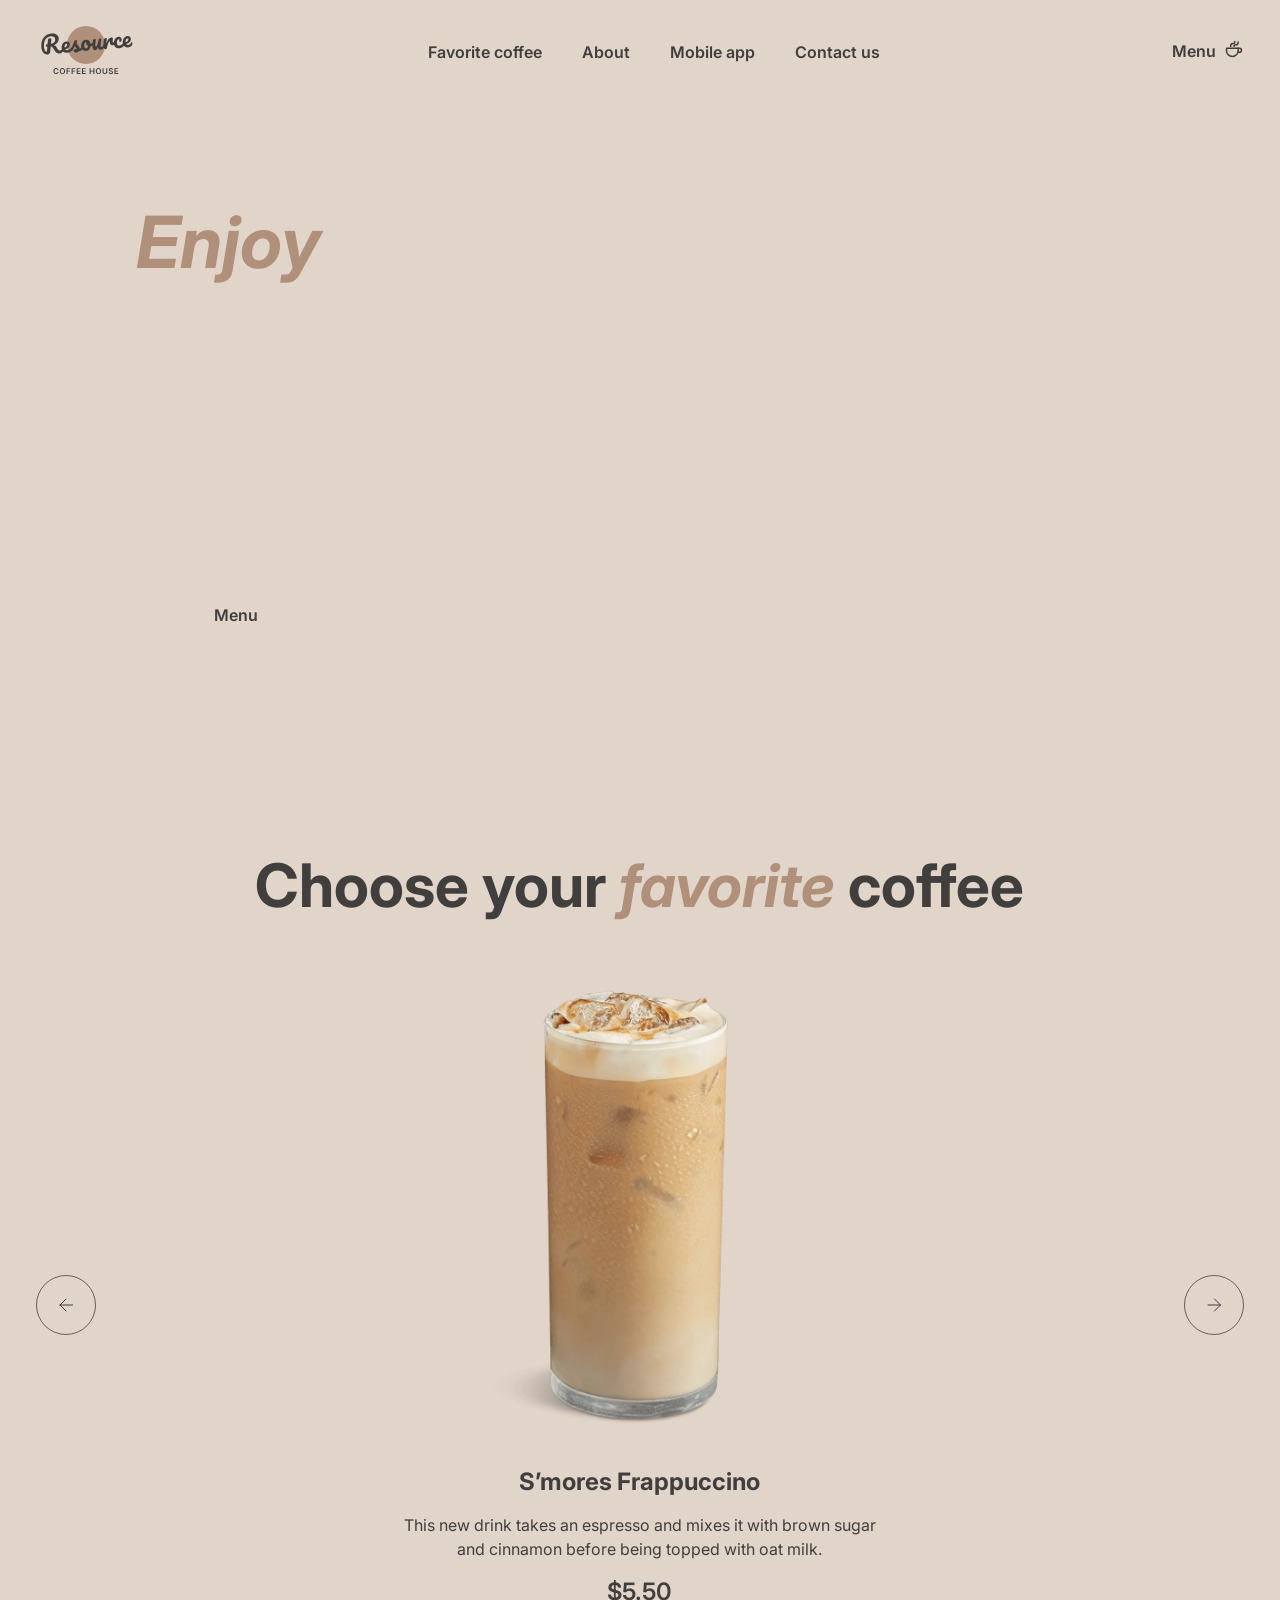
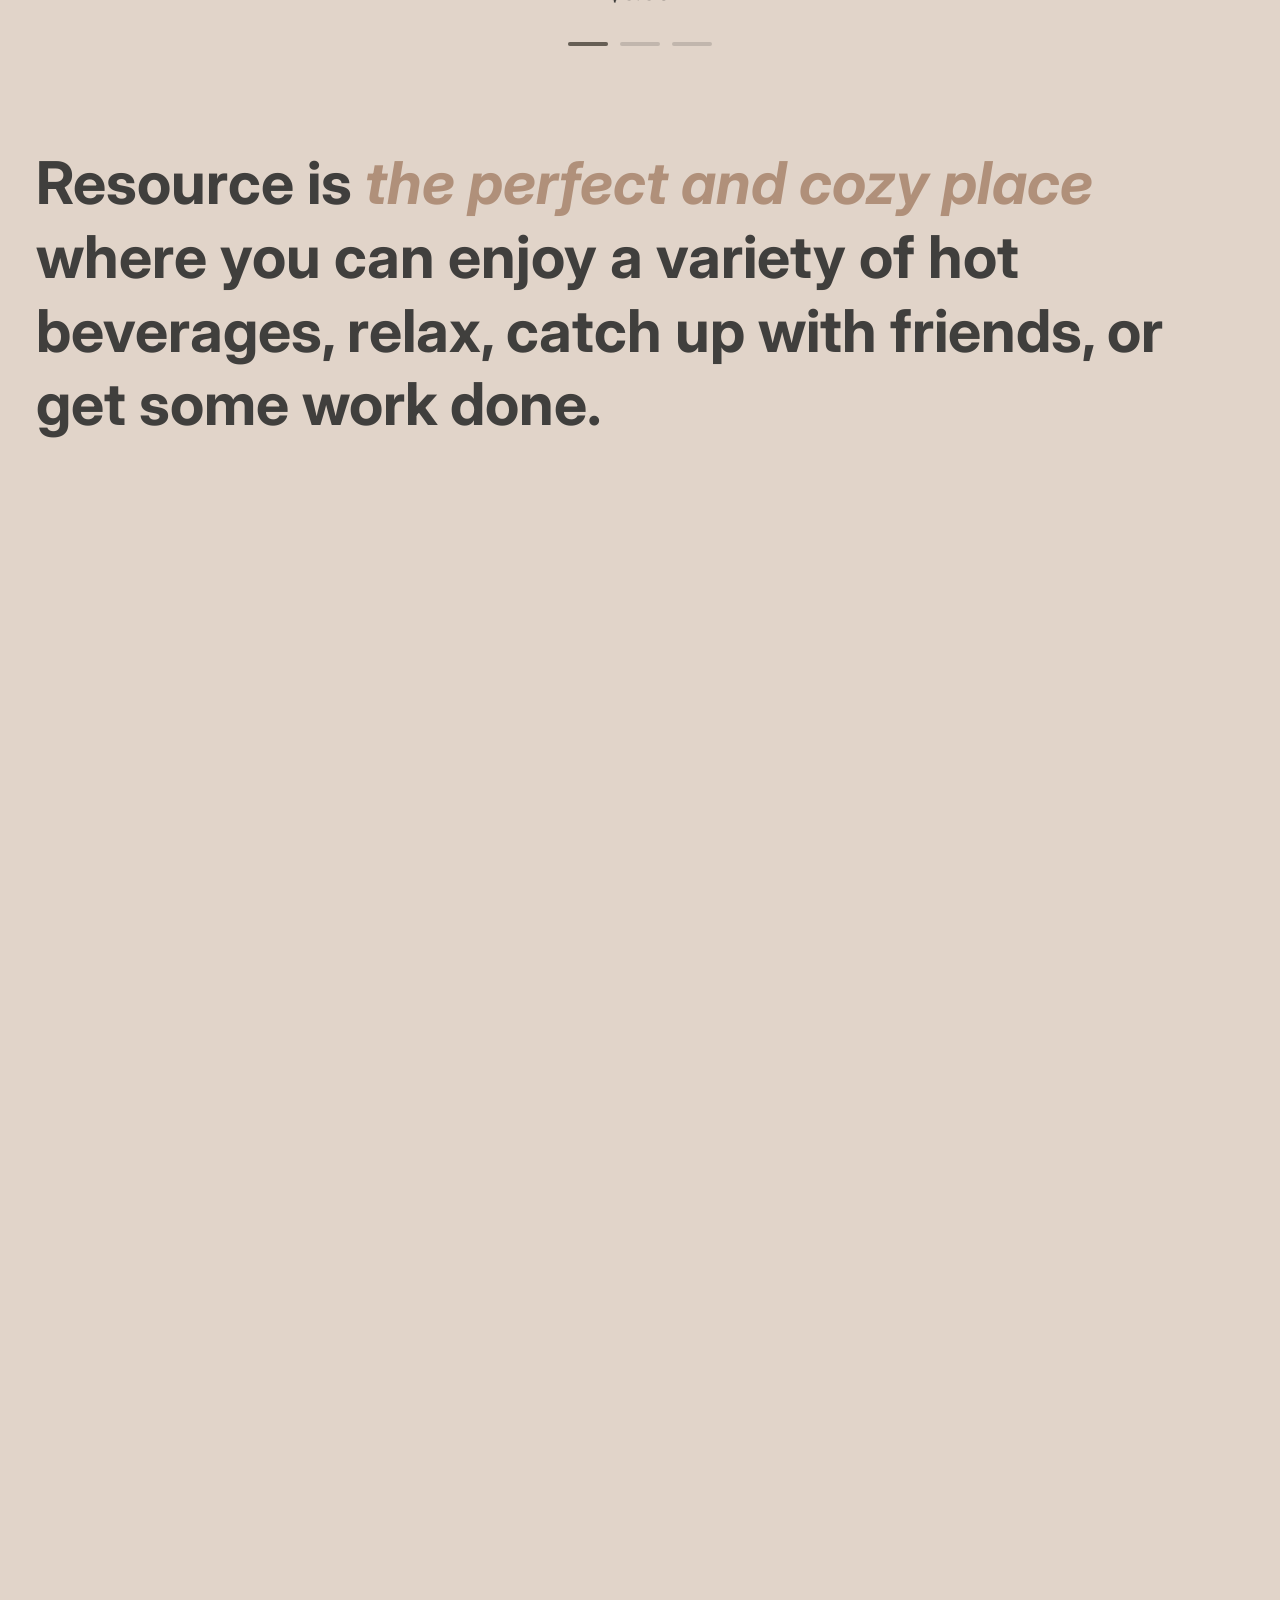
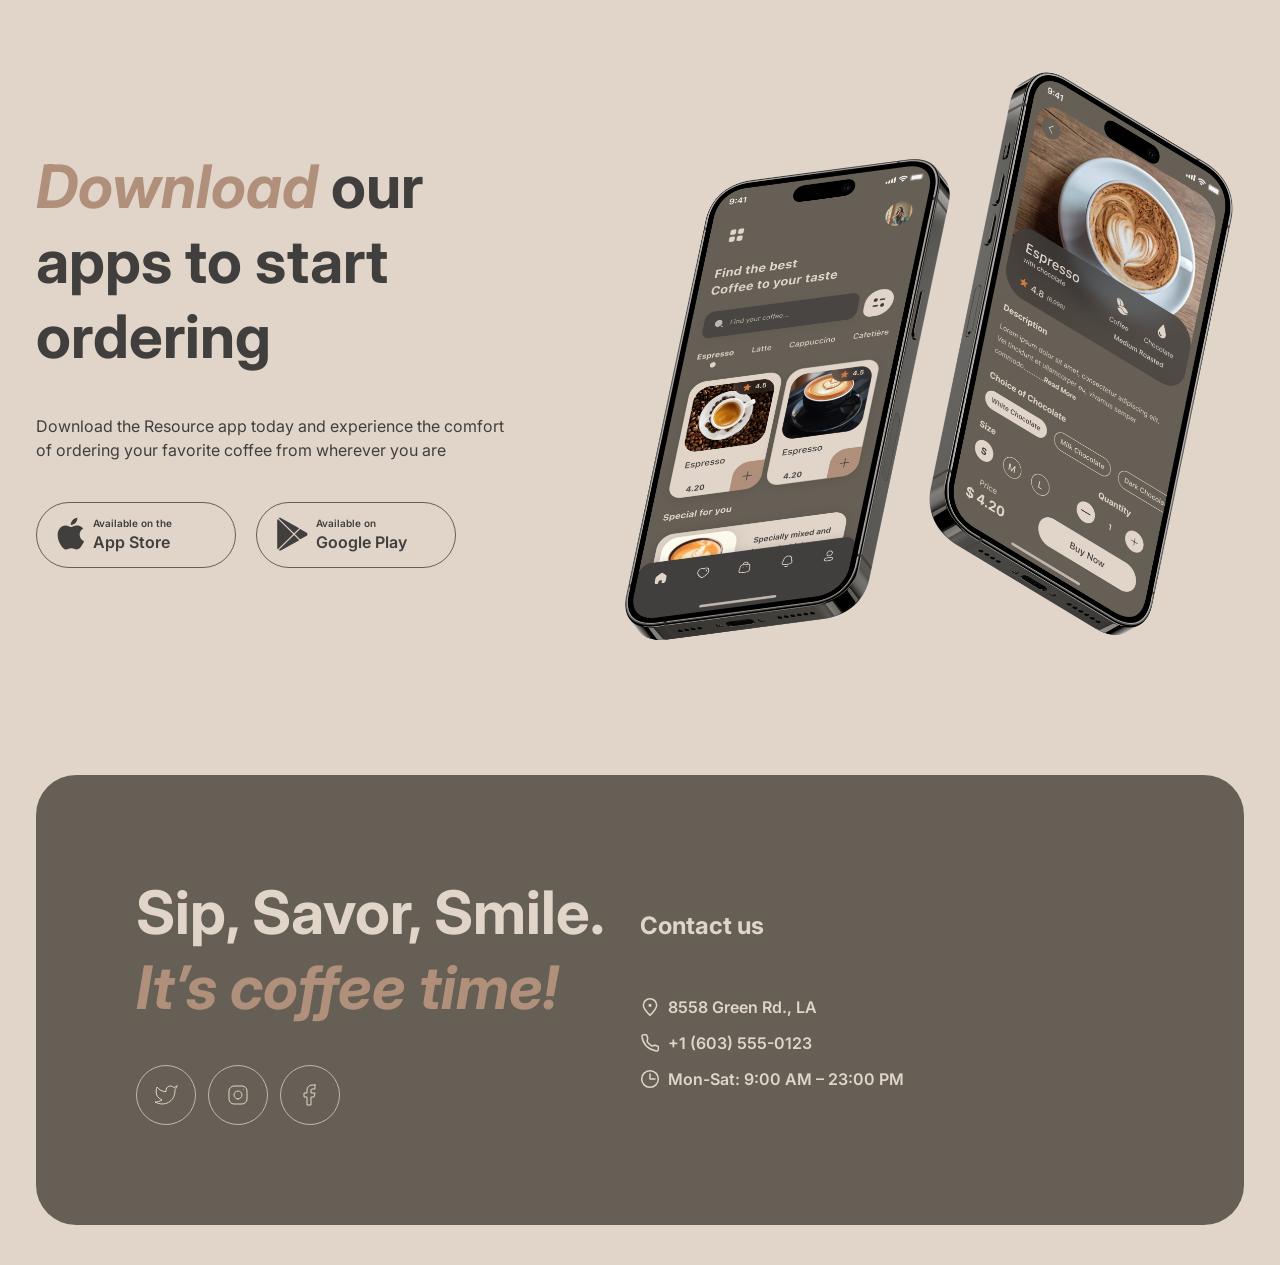
==== coffee-house/index.html @ cf56ad19 "feat: add layout home page" ====
<!DOCTYPE html>
<html lang="en">
<head>
    <meta charset="UTF-8">
    <meta name="viewport" content="width=device-width, initial-scale=1.0">
    <title>Document</title>
    <link rel="preconnect" href="https://fonts.googleapis.com">
    <link rel="preconnect" href="https://fonts.gstatic.com" crossorigin>
    <link href="https://fonts.googleapis.com/css2?family=Inter:wght@400;600&display=swap" rel="stylesheet">
    <!-- <link rel="stylesheet" href="styles/normalise.css"> -->
    <link rel="stylesheet" href="styles/styleMain.css">
</head>
<body>
    <div class="wrapper-1440">
        <header class="header">
            <div class="wrapper">

                <section class="heading">
                    <h1 class="heading__logo-container">
                        <a href="index.html" class="heading-logo__link">
                            <!-- <div class="logo-link__img"> -->
                                <img src="assets/iconsImg/logo.svg" alt="logo">
                            <!-- </div> -->
                        </a>
                    </h1>

                    <div class="heading__nav-container">
                        <nav class="nav-block">
                            <ul class="nav-block__list">
                                <li class="list-item">
                                    <a href="#favorite" class="list-item__link">
                                        <p class="item-link__text">Favorite coffee</p>
                                    </a>
                                </li>

                                <li class="list-item">
                                    <a href="#about" class="list-item__link">
                                        <p class="item-link__text">About</p>
                                    </a>
                                </li>

                                <li class="list-item">
                                    <a href="#mobile" class="list-item__link">
                                        <p class="item-link__text">Mobile app</p>
                                    </a>
                                </li>

                                <li class="list-item">
                                    <a href="#contact" class="list-item__link">
                                        <p class="item-link__text">Contact us</p>
                                    </a>
                                </li>
                            </ul>
                        </nav>
                    </div>

                    <div class="heading__menu-container">
                        <div class="menu-block">
                            <a href="pages/menu/indexMenu.html" class="menu-block__link">
                                <div class="block-link__text"><p class="link-text">Menu</p></div>
                                <div class="block-link__img"><img src="assets/iconsImg/coffee-cup.svg" alt="cup" class="link-img"></div>
                            </a>
                        </div>
                    </div>
                </section>

                <section class="offer">
                    <div class="offer-container">
                        <div class="offer-container__blocks">
                            <div class="offer-block__big-text">
                                <h2 class="big-text-block__text"><span class="text-accent">Enjoy</span> premium coffee at our charming cafe</h2>
                            </div>

                            <div class="offer-block__small-text">
                                <p class="small-text-block__text">With its inviting atmosphere and delicious coffee options, the Coffee House Resource is a popular destination for coffee lovers and those seeking a warm and inviting space to enjoy their favorite beverage.</p>
                            </div>

                            <div class="offer-block__button">
                                <div class="button-block">
                                    <a href="pages/menu/indexMenu.html" class="button-block__link">
                                        <p class="button-block-text">Menu</p>
                                        <div class="button-block-img">
                                            <img src="assets/iconsImg/coffee-cup.svg" alt="" class="button-img">
                                        </div>
                                    </a>
                                </div>
                            </div>
                        </div>
                    </div>
                </section>
            </div>
        </header>

        <main class="main">
            <div class="wrapper">
                <section class="favorite" id="favorite">
                    <h2 class="favorite-heading">Choose your <span class="text-accent">favorite</span> coffee</h2>

                    <div class="favorite__carousel-container">
                        <div class="carousel-arrow-left">
                            <div class="arrow-left-block">
                                <!-- <img src="assets/iconsImg/arrow-left-black.svg" alt="arrow-left" class="arrow-left-img"> -->
                                <svg width="14" height="14" viewBox="0 0 14 14" fill="none" xmlns="http://www.w3.org/2000/svg">
                                    <path d="M13.5 7H1M1 7L7 1M1 7L7 13" stroke="#403F3D" stroke-linecap="round" stroke-linejoin="round"/>
                                </svg>                                   
                            </div>
                        </div>

                        <div class="carousel-container">
                            <div class="carousel-wrapper">
                                <div class="carousel-blocks">
                                    <div class="carousel-blocks__item">
                                        <div class="block-item__picture">
                                            <img src="assets/midImg/coffee-slider-1.svg" alt="coffee-1" class="item-picture">
                                        </div>

                                        <div class="block-item__description">
                                            <h4 class="item-description__header">S’mores Frappuccino</h4>
                                            <p class="item-description__text">
                                                This new drink takes an espresso and mixes it with brown sugar and cinnamon before being topped with oat milk.
                                            </p>
                                            <p class="item-description__price">$5.50</p>
                                        </div>
                                    </div>

                                    <!-- <div></div> -->

                                    <!-- <div></div> -->
                                </div>
                            </div>    

                            <div class="carousel-pagination-block">
                                <div class="pagination-block__item"><div class="pagination-block__inner-item"></div></div>
                                <div class="pagination-block__item"><div class="pagination-block__inner-item"></div></div>
                                <div class="pagination-block__item"><div class="pagination-block__inner-item"></div></div>
                            </div>
                        </div>

                        <div class="carousel-arrow-right">
                            <div class="arrow-right-block">
                                <!-- <img src="assets/iconsImg/arrow-right-black.svg" alt="arrow-right" class="arrow-right-img"> -->
                                <svg width="14" height="14" viewBox="0 0 14 14" fill="none" xmlns="http://www.w3.org/2000/svg">
                                    <path d="M1 7H13.5M13.5 7L7.5 1M13.5 7L7.5 13" stroke="#403F3D" stroke-linecap="round" stroke-linejoin="round"/>
                                </svg>
                            </div>
                        </div>
                    </div>
                </section>

                <section class="about" id="about">
                    <h2 class="about-header">Resource is <span class="text-accent">the perfect and cozy place</span> where you can enjoy a variety of hot beverages, relax, catch up with friends, or get some work done.</h2>
                    <div class="about-images-blocks">
                        <div class="image-block"><!--<img src="assets/bigImg/about-girl.png" alt="girl" class="image-content">--></div>
                        <div class="image-block"><!--<img src="assets/bigImg/about-man.png" alt="man" class="image-content">--></div>
                        <div class="image-block"><!--<img src="assets/bigImg/about-cup.png" alt="cup" class="image-content">--></div>
                        <div class="image-block"><!--<img src="assets/bigImg/about-two.png" alt="two" class="image-content">--></div>
                    </div>
                </section>

                <section class="mobile" id="mobile">
                    <div class="mobile-container">
                        <div class="mobile-block__offer">
                            <h2 class="mobile-offer__header"><span class="text-accent">Download</span> our apps to start ordering</h2>
                            <p class="mobile-offer__text">Download the Resource app today and experience the comfort of ordering your favorite coffee from wherever you are</p>
                            <div class="mobile-offer__buttons">
                                <div class="mobile-button__apple">
                                    <div class="mobile-button__img">
                                        <!-- <img src="assets/iconsImg/apple-store-black.svg" alt="apple" class="apple-img"> -->
                                        <svg width="28" height="33" viewBox="0 0 28 33" fill="none" xmlns="http://www.w3.org/2000/svg">
                                            <path d="M22.7063 17.6307C22.6694 13.6324 26.0641 11.6872 26.2193 11.5966C24.2967 8.86366 21.3169 8.49026 20.2697 8.46048C17.767 8.20369 15.3393 9.92062 14.0644 9.92062C12.764 9.92062 10.8008 8.48529 8.68482 8.52747C5.96196 8.56841 3.41468 10.1055 2.01762 12.4923C-0.865556 17.359 1.28474 24.5108 4.04705 28.4446C5.42884 30.3712 7.04347 32.5223 9.15687 32.4466C11.2245 32.3635 11.9968 31.1614 14.4919 31.1614C16.9641 31.1614 17.6893 32.4466 19.8447 32.3983C22.0637 32.3635 23.4608 30.463 24.7942 28.519C26.3911 26.3108 27.0323 24.1362 27.0578 24.0245C27.0056 24.0071 22.7483 22.4229 22.7063 17.6307Z" fill="#403F3D"/>
                                            <path d="M18.6347 5.87268C19.7468 4.51675 20.5076 2.67205 20.2964 0.800049C18.6869 0.86952 16.674 1.88554 15.5149 3.21169C14.4893 4.38029 13.5732 6.29571 13.8099 8.097C15.6179 8.2285 17.4743 7.20752 18.6347 5.87268Z" fill="#403F3D"/>
                                        </svg>
                                    </div>

                                    <div class="mobile-button__text">
                                        <p class="button-text__pre">Available on the</p>
                                        <p class="button-text__before">App Store</p>
                                    </div>
                                </div>

                                <div class="mobile-button__google">
                                    <div class="mobile-button__img">
                                        <!-- <img src="assets/iconsImg/google-store-black.svg" alt="google" class="google-img"> -->
                                        <svg width="31" height="34" viewBox="0 0 31 34" fill="none" xmlns="http://www.w3.org/2000/svg">
                                            <path d="M0.755796 2.20309C0.393349 2.57302 0.183594 3.14896 0.183594 3.89483V30.4995C0.183594 31.2454 0.393349 31.8213 0.755796 32.1913L0.845252 32.2725L16.1359 17.3701V17.0182L0.845252 2.11587L0.755796 2.20309Z" fill="#403F3D"/>
                                            <path d="M23.0776 22.34L17.9863 17.3701V17.0182L23.0837 12.0482L23.1979 12.1129L29.2345 15.4618C30.9573 16.4122 30.9573 17.9761 29.2345 18.9325L23.1979 22.2754L23.0776 22.34Z" fill="#403F3D"/>
                                            <path d="M22.2733 23.2008L17.0617 18.1196L1.68164 33.1167C2.25384 33.7031 3.18695 33.7738 4.24807 33.1873L22.2733 23.2008Z" fill="#403F3D"/>
                                            <path d="M22.2733 11.1876L4.24807 1.20103C3.18695 0.620579 2.25384 0.691254 1.68164 1.27772L17.0617 16.2688L22.2733 11.1876Z" fill="#403F3D"/>
                                        </svg>
                                    </div>

                                    <div class="mobile-button__text">
                                        <p class="button-text__pre">Available on</p>
                                        <p class="button-text__before">Google Play</p>
                                    </div>
                                </div>
                            </div>
                        </div>

                        <div class="mobile-block__smartphones">
                            <img src="assets/midImg/mobile-screens.svg" alt="smartphones" class="mobile-smartphones">
                        </div>
                    </div>
                </section>
            </div>
        </main>

        <footer class="footer" id="contact">
            <div class="wrapper">
                <section class="footer-conteiner">
                    <div class="footer-block__offer">
                        <h2 class="footer-offer__header">Sip, Savor, Smile.<span class="text-accent"> It’s coffee time!</span></h2>
                        <div class="footer-offer__links">
                            <div class="offer-link">
                                <div class="link-block"><!--<img src="assets/iconsImg/twitter-light.svg" alt="twitter" class="link-image">-->
                                    <svg width="24" height="20" viewBox="0 0 24 20" fill="none" xmlns="http://www.w3.org/2000/svg">
                                        <path d="M23 1.01006C23 1.01006 20.9821 2.20217 19.86 2.54006C19.2577 1.84757 18.4573 1.35675 17.567 1.13398C16.6767 0.911216 15.7395 0.967251 14.8821 1.29451C14.0247 1.62177 13.2884 2.20446 12.773 2.96377C12.2575 3.72309 11.9877 4.62239 12 5.54006V6.54006C10.2426 6.58562 8.50127 6.19587 6.93101 5.4055C5.36074 4.61513 4.01032 3.44869 3 2.01006C3 2.01006 -1 11.0101 8 15.0101C5.94053 16.408 3.48716 17.109 1 17.0101C10 22.0101 21 17.0101 21 5.51006C20.9991 5.23151 20.9723 4.95365 20.92 4.68006C21.9406 3.67355 23 1.01006 23 1.01006Z" stroke="#E1D4C9" stroke-linecap="round" stroke-linejoin="round"/>
                                    </svg>
                                </div>
                            </div>

                            <div class="offer-link">
                                <div class="link-block"><!--<img src="assets/iconsImg/instagram-light.svg" alt="instagram" class="link-image">-->
                                    <svg width="24" height="24" viewBox="0 0 24 24" fill="none" xmlns="http://www.w3.org/2000/svg">
                                        <path d="M12 16C14.2091 16 16 14.2091 16 12C16 9.79086 14.2091 8 12 8C9.79086 8 8 9.79086 8 12C8 14.2091 9.79086 16 12 16Z" stroke="#E1D4C9" stroke-linecap="round" stroke-linejoin="round"/>
                                        <path d="M3 16V8C3 5.23858 5.23858 3 8 3H16C18.7614 3 21 5.23858 21 8V16C21 18.7614 18.7614 21 16 21H8C5.23858 21 3 18.7614 3 16Z" stroke="#E1D4C9"/>
                                        <path d="M17.5 6.51L17.51 6.49889" stroke="#E1D4C9" stroke-linecap="round" stroke-linejoin="round"/>
                                    </svg>
                                </div>
                            </div>

                            <div class="offer-link">
                                <div class="link-block"><!--<img src="assets/iconsImg/facebook-light.svg" alt="facebook" class="link-image">-->
                                    <svg width="13" height="22" viewBox="0 0 13 22" fill="none" xmlns="http://www.w3.org/2000/svg">
                                        <path d="M12 1H9C7.67392 1 6.40215 1.52678 5.46447 2.46447C4.52678 3.40215 4 4.67392 4 6V9H1V13H4V21H8V13H11L12 9H8V6C8 5.73478 8.10536 5.48043 8.29289 5.29289C8.48043 5.10536 8.73478 5 9 5H12V1Z" stroke="#E1D4C9" stroke-linecap="round" stroke-linejoin="round"/>
                                    </svg>
                                </div>
                            </div>
                        </div>
                    </div>

                    <div class="footer-block__contacts">
                        <h5 class="footer-contacts__header">Contact us</h5>
                        <div class="footer-contacts__item">
                            <a href="https://maps.app.goo.gl/dQ5XHi9CBuxwGQFS7" class="contacts-item">
                                <img src="assets/iconsImg/pin-alt.svg" alt="pin" class="item-img">
                                <p class="item-text">8558 Green Rd.,  LA</p>
                            </a> 
                        </div>

                        <div class="footer-contacts__item">
                            <a href="tel: +1 (603) 555-0123" class="contacts-item">
                                <img src="assets/iconsImg/phone.svg" alt="phone" class="item-img">
                                <p class="item-text">+1 (603) 555-0123</p>
                            </a>
                        </div>

                        <div class="footer-contacts__item">
                            <div class="contacts-item">
                                <img src="assets/iconsImg/clock.svg" alt="clock" class="item-img">
                                <p class="item-text">Mon-Sat: 9:00 AM – 23:00 PM</p>
                            </div>
                        </div>
                    </div>
                </section>
            </div>
        </footer>
    </div>
</body>
</html>
---- coffee-house/styles/normalise.css ----
/*! normalize.css v8.0.1 | MIT License | github.com/necolas/normalize.css */

/* Document
   ========================================================================== */

/**
 * 1. Correct the line height in all browsers.
 * 2. Prevent adjustments of font size after orientation changes in iOS.
 */

 html {
    line-height: 1.15; /* 1 */
    -webkit-text-size-adjust: 100%; /* 2 */
  }
  
  /* Sections
     ========================================================================== */
  
  /**
   * Remove the margin in all browsers.
   */
  
  body {
    margin: 0;
  }
  
  /**
   * Render the `main` element consistently in IE.
   */
  
  main {
    display: block;
  }
  
  /**
   * Correct the font size and margin on `h1` elements within `section` and
   * `article` contexts in Chrome, Firefox, and Safari.
   */
  
  h1 {
    font-size: 2em;
    margin: 0.67em 0;
  }
  
  /* Grouping content
     ========================================================================== */
  
  /**
   * 1. Add the correct box sizing in Firefox.
   * 2. Show the overflow in Edge and IE.
   */
  
  hr {
    box-sizing: content-box; /* 1 */
    height: 0; /* 1 */
    overflow: visible; /* 2 */
  }
  
  /**
   * 1. Correct the inheritance and scaling of font size in all browsers.
   * 2. Correct the odd `em` font sizing in all browsers.
   */
  
  pre {
    font-family: monospace, monospace; /* 1 */
    font-size: 1em; /* 2 */
  }
  
  /* Text-level semantics
     ========================================================================== */
  
  /**
   * Remove the gray background on active links in IE 10.
   */
  
  a {
    background-color: transparent;
  }
  
  /**
   * 1. Remove the bottom border in Chrome 57-
   * 2. Add the correct text decoration in Chrome, Edge, IE, Opera, and Safari.
   */
  
  abbr[title] {
    border-bottom: none; /* 1 */
    text-decoration: underline; /* 2 */
    text-decoration: underline dotted; /* 2 */
  }
  
  /**
   * Add the correct font weight in Chrome, Edge, and Safari.
   */
  
  b,
  strong {
    font-weight: bolder;
  }
  
  /**
   * 1. Correct the inheritance and scaling of font size in all browsers.
   * 2. Correct the odd `em` font sizing in all browsers.
   */
  
  code,
  kbd,
  samp {
    font-family: monospace, monospace; /* 1 */
    font-size: 1em; /* 2 */
  }
  
  /**
   * Add the correct font size in all browsers.
   */
  
  small {
    font-size: 80%;
  }
  
  /**
   * Prevent `sub` and `sup` elements from affecting the line height in
   * all browsers.
   */
  
  sub,
  sup {
    font-size: 75%;
    line-height: 0;
    position: relative;
    vertical-align: baseline;
  }
  
  sub {
    bottom: -0.25em;
  }
  
  sup {
    top: -0.5em;
  }
  
  /* Embedded content
     ========================================================================== */
  
  /**
   * Remove the border on images inside links in IE 10.
   */
  
  img {
    border-style: none;
  }
  
  /* Forms
     ========================================================================== */
  
  /**
   * 1. Change the font styles in all browsers.
   * 2. Remove the margin in Firefox and Safari.
   */
  
  button,
  input,
  optgroup,
  select,
  textarea {
    font-family: inherit; /* 1 */
    font-size: 100%; /* 1 */
    line-height: 1.15; /* 1 */
    margin: 0; /* 2 */
  }
  
  /**
   * Show the overflow in IE.
   * 1. Show the overflow in Edge.
   */
  
  button,
  input { /* 1 */
    overflow: visible;
  }
  
  /**
   * Remove the inheritance of text transform in Edge, Firefox, and IE.
   * 1. Remove the inheritance of text transform in Firefox.
   */
  
  button,
  select { /* 1 */
    text-transform: none;
  }
  
  /**
   * Correct the inability to style clickable types in iOS and Safari.
   */
  
  button,
  [type="button"],
  [type="reset"],
  [type="submit"] {
    -webkit-appearance: button;
  }
  
  /**
   * Remove the inner border and padding in Firefox.
   */
  
  button::-moz-focus-inner,
  [type="button"]::-moz-focus-inner,
  [type="reset"]::-moz-focus-inner,
  [type="submit"]::-moz-focus-inner {
    border-style: none;
    padding: 0;
  }
  
  /**
   * Restore the focus styles unset by the previous rule.
   */
  
  button:-moz-focusring,
  [type="button"]:-moz-focusring,
  [type="reset"]:-moz-focusring,
  [type="submit"]:-moz-focusring {
    outline: 1px dotted ButtonText;
  }
  
  /**
   * Correct the padding in Firefox.
   */
  
  fieldset {
    padding: 0.35em 0.75em 0.625em;
  }
  
  /**
   * 1. Correct the text wrapping in Edge and IE.
   * 2. Correct the color inheritance from `fieldset` elements in IE.
   * 3. Remove the padding so developers are not caught out when they zero out
   *    `fieldset` elements in all browsers.
   */
  
  legend {
    box-sizing: border-box; /* 1 */
    color: inherit; /* 2 */
    display: table; /* 1 */
    max-width: 100%; /* 1 */
    padding: 0; /* 3 */
    white-space: normal; /* 1 */
  }
  
  /**
   * Add the correct vertical alignment in Chrome, Firefox, and Opera.
   */
  
  progress {
    vertical-align: baseline;
  }
  
  /**
   * Remove the default vertical scrollbar in IE 10+.
   */
  
  textarea {
    overflow: auto;
  }
  
  /**
   * 1. Add the correct box sizing in IE 10.
   * 2. Remove the padding in IE 10.
   */
  
  [type="checkbox"],
  [type="radio"] {
    box-sizing: border-box; /* 1 */
    padding: 0; /* 2 */
  }
  
  /**
   * Correct the cursor style of increment and decrement buttons in Chrome.
   */
  
  [type="number"]::-webkit-inner-spin-button,
  [type="number"]::-webkit-outer-spin-button {
    height: auto;
  }
  
  /**
   * 1. Correct the odd appearance in Chrome and Safari.
   * 2. Correct the outline style in Safari.
   */
  
  [type="search"] {
    -webkit-appearance: textfield; /* 1 */
    outline-offset: -2px; /* 2 */
  }
  
  /**
   * Remove the inner padding in Chrome and Safari on macOS.
   */
  
  [type="search"]::-webkit-search-decoration {
    -webkit-appearance: none;
  }
  
  /**
   * 1. Correct the inability to style clickable types in iOS and Safari.
   * 2. Change font properties to `inherit` in Safari.
   */
  
  ::-webkit-file-upload-button {
    -webkit-appearance: button; /* 1 */
    font: inherit; /* 2 */
  }
  
  /* Interactive
     ========================================================================== */
  
  /*
   * Add the correct display in Edge, IE 10+, and Firefox.
   */
  
  details {
    display: block;
  }
  
  /*
   * Add the correct display in all browsers.
   */
  
  summary {
    display: list-item;
  }
  
  /* Misc
     ========================================================================== */
  
  /**
   * Add the correct display in IE 10+.
   */
  
  template {
    display: none;
  }
  
  /**
   * Add the correct display in IE 10.
   */
  
  [hidden] {
    display: none;
  }
---- coffee-house/styles/styleMain.css ----
:root
{
    --text-dark: #403F3D;
    --text-light: #E1D4C9;
    --text-accent: #B0907A;

    --background-body: #E1D4C9;
    --background-container: #665F55;
    --background-backdrop: rgba(64, 63, 61, 0.80);

    --border-light: #C1B6AD;
    --border-dark: #665F55;

    --font-family: 'Inter', sans-serif;

    --font-weight-regular: 400;
    --font-weight-semiBold: 600;
}

/* ===================== +General+ ===================== */
*
{
    margin: 0;
    padding: 0;
    box-sizing: border-box;
    text-decoration: none;
    list-style-type: none;
}

html 
{
    scroll-behavior: smooth;
}

body
{
    font-family: var(--font-family);
    font-weight: var(--font-weight-semiBold);
    color: var(--text-dark);
    background-color: var(--background-body);
}

.wrapper-1440
{
    max-width: 1440px;
    margin: 0 auto;
}

.wrapper
{
    width: 94.44%;
    margin: 0 auto;
}

a
{
    position: relative;
    color: var(--text-dark);
}

a::after
{
    position: absolute;
    content: '';

    width: 100%;
    height: 2px;
    bottom: -4px;

    border-radius: 5px;
    background-color: var(--text-dark);

    transform: scaleX(0);
    transition: transform 0.6s
}

a:hover::after
{
    transform: scaleX(1);
}

.text-accent
{
    font-style: italic;
    color: var(--text-accent);
}

path
{
    transition: 0.6s;
}
/* ===================== -General- ===================== */

/* ===================== +Heading section+ ===================== */
.heading
{
    display: flex;
    justify-content: space-between;
    align-items: center;

    margin-top: 20px;

    font-size: 16px;
    font-style: normal;
    line-height: 150%; /* 24px */
}

.heading-logo__link::after
{
    content: '';
    width: 0px;
    opacity: 0;
}


.nav-block__list
{
    display: flex;
    justify-content: center;
    gap: 40px;

}

.menu-block__link
{
    display: flex;
    gap: 8px;
}
/* ===================== -Heading section- ===================== */

/* ===================== +Offer section+ ===================== */
.offer
{
    margin-top: 20px;
    padding: 100px;
    height: 644px;

    border-radius: 40px;
    background-image: url(/assets/bigImg/img-header.png);
    background-size: cover;
    background-repeat: no-repeat;
}

.offer-container__blocks
{
    display: flex;
    flex-direction: column;
    gap: 40px;

    width: 530px;
}

.big-text-block__text
{
    color: var(--text-light);
    font-size: 72px;
    line-height: 105%;
}

.small-text-block__text
{
    color: var(--text-light);
    font-size: 16px;
    font-weight: 400;
    line-height: 150%; /* 24px */
}

.button-block__link
{
    display: flex;

    width: 200px;
    padding: 20px 78px;

    font-size: 16px;
    line-height: 150%; /* 24px */

    border-radius: 100px;
    background-color: var(--background-body);
    cursor: pointer;
}

.button-block__link::after
{
    display: none;
}

.button-block-img
{
    opacity: 0;
    transition: 0.6s;
}

.button-block-text
{
    transition: 0.6s;
}

.button-block__link:hover .button-block-img
{
    opacity: 1;
}

.button-block__link:hover .button-block-text
{
    transform: translateX(-12px);
}
/* ===================== -Offer section- ===================== */

/* ===================== +Favorite section+ ===================== */
.favorite
{
    margin-top: 100px;
}

.favorite-heading
{
    margin-bottom: 40px;

    text-align: center;
    font-size: 60px;
    line-height: 125%; /* 75px */
}

.favorite__carousel-container
{
    display: flex;
    justify-content: space-between;
    align-items: center;
}

.arrow-left-block,
.arrow-right-block
{
    display: flex;
    justify-content: center;
    align-items: center;

    width: 60px;
    height: 60px;
    
    border-radius: 100px;
    border: 1px solid var(--border-dark);
    transition: 0.6s;
    cursor: pointer;
}

.arrow-left-block svg path,
.arrow-right-block svg path
{
    transition: 0.6s;
}

.arrow-left-block:hover,
.arrow-right-block:hover
{
    background-color: var(--background-container);
}

.arrow-left-block:hover svg path,
.arrow-right-block:hover svg path
{
    stroke: var(--background-body);
}

.carousel-container
{
    display: flex;
    flex-direction: column;
    align-items: center;
    gap: 35px;
}

.carousel-blocks__item
{
    width: 480px;
}

.item-picture
{
    width: 100%;
}

.block-item__description
{
    display: flex;
    flex-direction: column;
    align-items: center;
    gap: 16px;

    margin-top: 20px;

    font-size: 24px;
    line-height: 125%; /* 30px */
}

.item-description__text
{
    text-align: center;
    font-size: 16px;
    font-weight: 400;
    line-height: 150%; /* 24px */
}

.carousel-pagination-block
{
    display: flex;
    gap: 12px;
}

.pagination-block__item
{
    width: 40px;
    height: 4px;

    border-radius: 100px;
    background-color: var(--border-light);
    cursor: pointer;
}

.pagination-block__inner-item
{
    height: 100%;
    width: 0;

    border-radius: 100px;
    background-color: var(--border-dark);
}

.pagination-block__item:first-child .pagination-block__inner-item
{
    width: 100%;
}
/* ===================== -Favorite section- ===================== */

/* ===================== +About section+ ===================== */
.about
{
    margin-top: 100px;
}

.about-header
{
    font-size: 59px;
    line-height: 125%; /* 75px */
}

.about-images-blocks
{
    display: grid;
    grid-template-columns: 660px 40px 660px;
    grid-template-rows: 430px 40px 120px 40px 430px;

    margin-top: 40px;
}

.image-block
{
    overflow: hidden;
}

.image-block:nth-of-type(1)
{
    grid-column: 1 / 2;
    grid-row: 1 / 4;

    background-image: url(/assets/bigImg/about-girl.png);
    background-position: center;
    background-size: 110%;
    border-radius: 20px;
    
    transition: 0.6s;
}

.image-block:nth-of-type(2)
{
    grid-column: 3 / 4;
    grid-row: 1 / 2;

    background-image: url(/assets/bigImg/about-man.png);
    background-position: center;
    background-size: 110%;
    border-radius: 20px;
    
    transition: 0.6s;
}

.image-block:nth-of-type(3)
{
    grid-column: 1 / 2;
    grid-row: 5 / 6;

    background-image: url(/assets/bigImg/about-cup.png);
    background-position: center;
    background-size: 110%;
    border-radius: 20px;
    
    transition: 0.6s;
}

.image-block:nth-of-type(4)
{
    grid-column: 3 / 4;
    grid-row: 3 / 6;

    background-image: url(/assets/bigImg/about-two.png);
    background-position: center;
    background-size: 110%;
    border-radius: 20px;
    
    transition: 0.6s;
}

.image-block:nth-of-type(1):hover,
.image-block:nth-of-type(2):hover,
.image-block:nth-of-type(3):hover,
.image-block:nth-of-type(4):hover
{
    background-size: 100%;
}
/* ===================== -About section- ===================== */

/* ===================== +Mobile section+ ===================== */
.mobile
{
    margin-top: 100px;
}

.mobile-container
{
    display: flex;
    gap: 100px;
}

.mobile-block__offer
{
    display: flex;
    flex-direction: column;
    justify-content: center;
    gap: 40px;
}

.mobile-offer__header
{
    font-size: 60px;
    line-height: 125%;
}

.mobile-offer__text
{
    font-size: 16px;
    font-weight: 400;
    line-height: 150%; /* 24px */
}

.mobile-offer__buttons
{
    display: flex;
    gap: 20px;
}

.mobile-button__img
{
    padding-top: 2px;
}

.mobile-button__apple,
.mobile-button__google
{
    display: flex;
    align-items: center;
    gap: 8px;
    

    width: 200px;
    padding: 12px 20px;

    border: 1px solid var(--border-dark);
    border-radius: 100px;

    transition: 0.6s;
    cursor: pointer;
}

.button-text__pre
{
    font-size: 10px;
    line-height: 140%; /* 14px */
}

.button-text__before
{
    font-size: 16px;
    line-height: 150%; /* 24px */
}

.mobile-button__google path,
.mobile-button__apple path
{
    transition: 0.6s;;
}

.mobile-button__google:hover path,
.mobile-button__apple:hover path
{
    fill: var(--background-body);
}

.mobile-button__apple:hover,
.mobile-button__google:hover
{
    color: var(--background-body);
    background-color: var(--background-container);
}
/* ===================== -Mobile section- ===================== */

/* ===================== +Footer section+ ===================== */
.footer
{
    margin-top: 100px;
    margin-bottom: 40px;
    
}

.footer-conteiner
{
    display: flex;
    justify-content: space-between;
    align-items: center;
    padding: 100px;

    color: var(--text-light);
    border-radius: 40px;
    background-color: var(--background-container);
}

.footer-block__offer,
.footer-block__contacts
{
    display: flex;
    flex-direction: column;

    width: 530px;
}

.footer-block__offer
{
    gap: 40px;
}

.footer-offer__header
{
    font-size: 60px;
    line-height: 125%; /* 75px */
}

.footer-offer__links
{
    display: flex;
    gap: 12px;
}

.offer-link
{
    display: flex;
    justify-content: center;
    align-items: center;

    width: 60px;
    height: 60px;

    border-radius: 100px;
    border: 1px solid var(--border-light);
    transition: 0.6s;
    cursor: pointer;
}

.link-block
{
    padding-top: 4px;
}

.offer-link:hover path
{
    stroke: var(--text-dark);
}

.offer-link:hover
{
    background-color: var(--background-body);
}

.footer-block__contacts
{
    align-items: start;
    gap: 16px;
}

.footer-contacts__header
{
    margin-bottom: 40px;

    font-size: 24px;
    line-height: 125%; /* 30px */
}

.contacts-item
{
    display: flex;
    gap: 8px;

    color: var(--text-light);
}

.contacts-item:nth-of-type(1)::after,
.contacts-item:nth-of-type(2)::after
{
    bottom: -6px;
    background-color: var(--text-light);
}
/* ===================== -Footer section- ===================== */
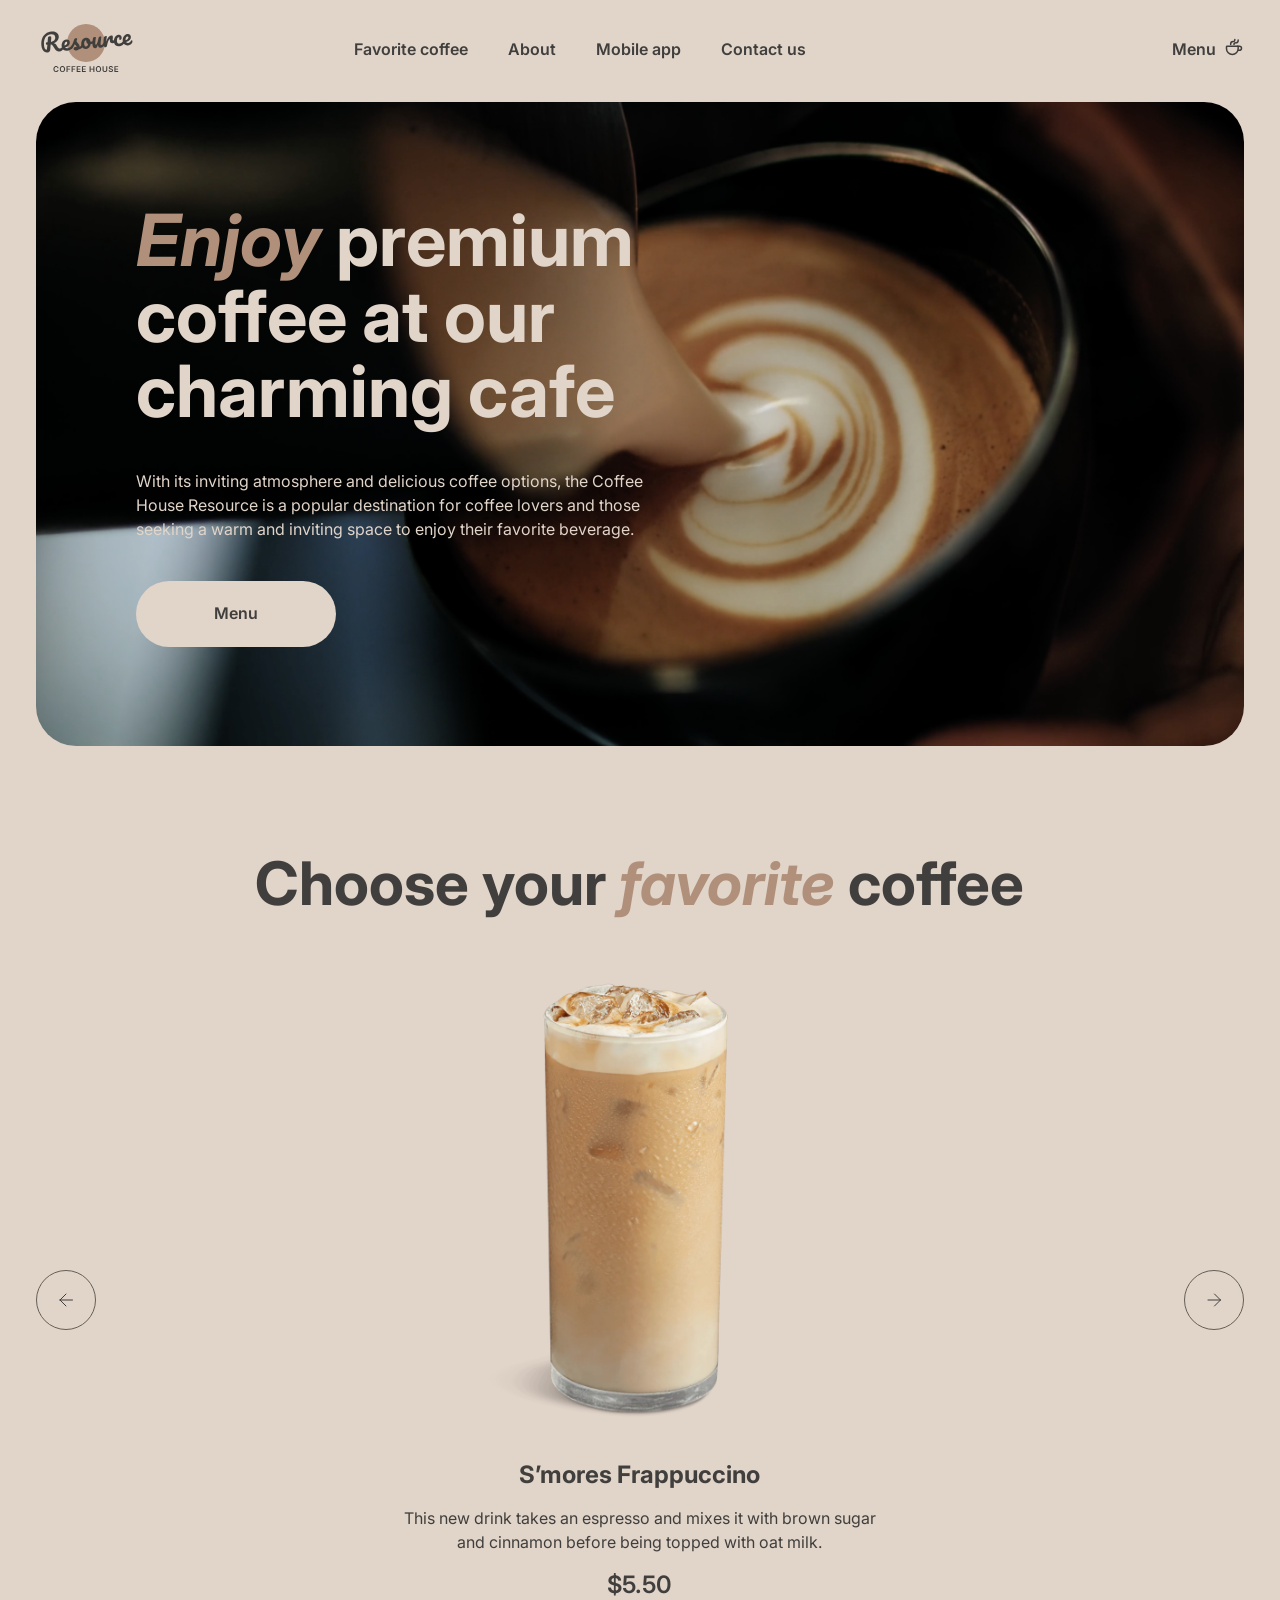
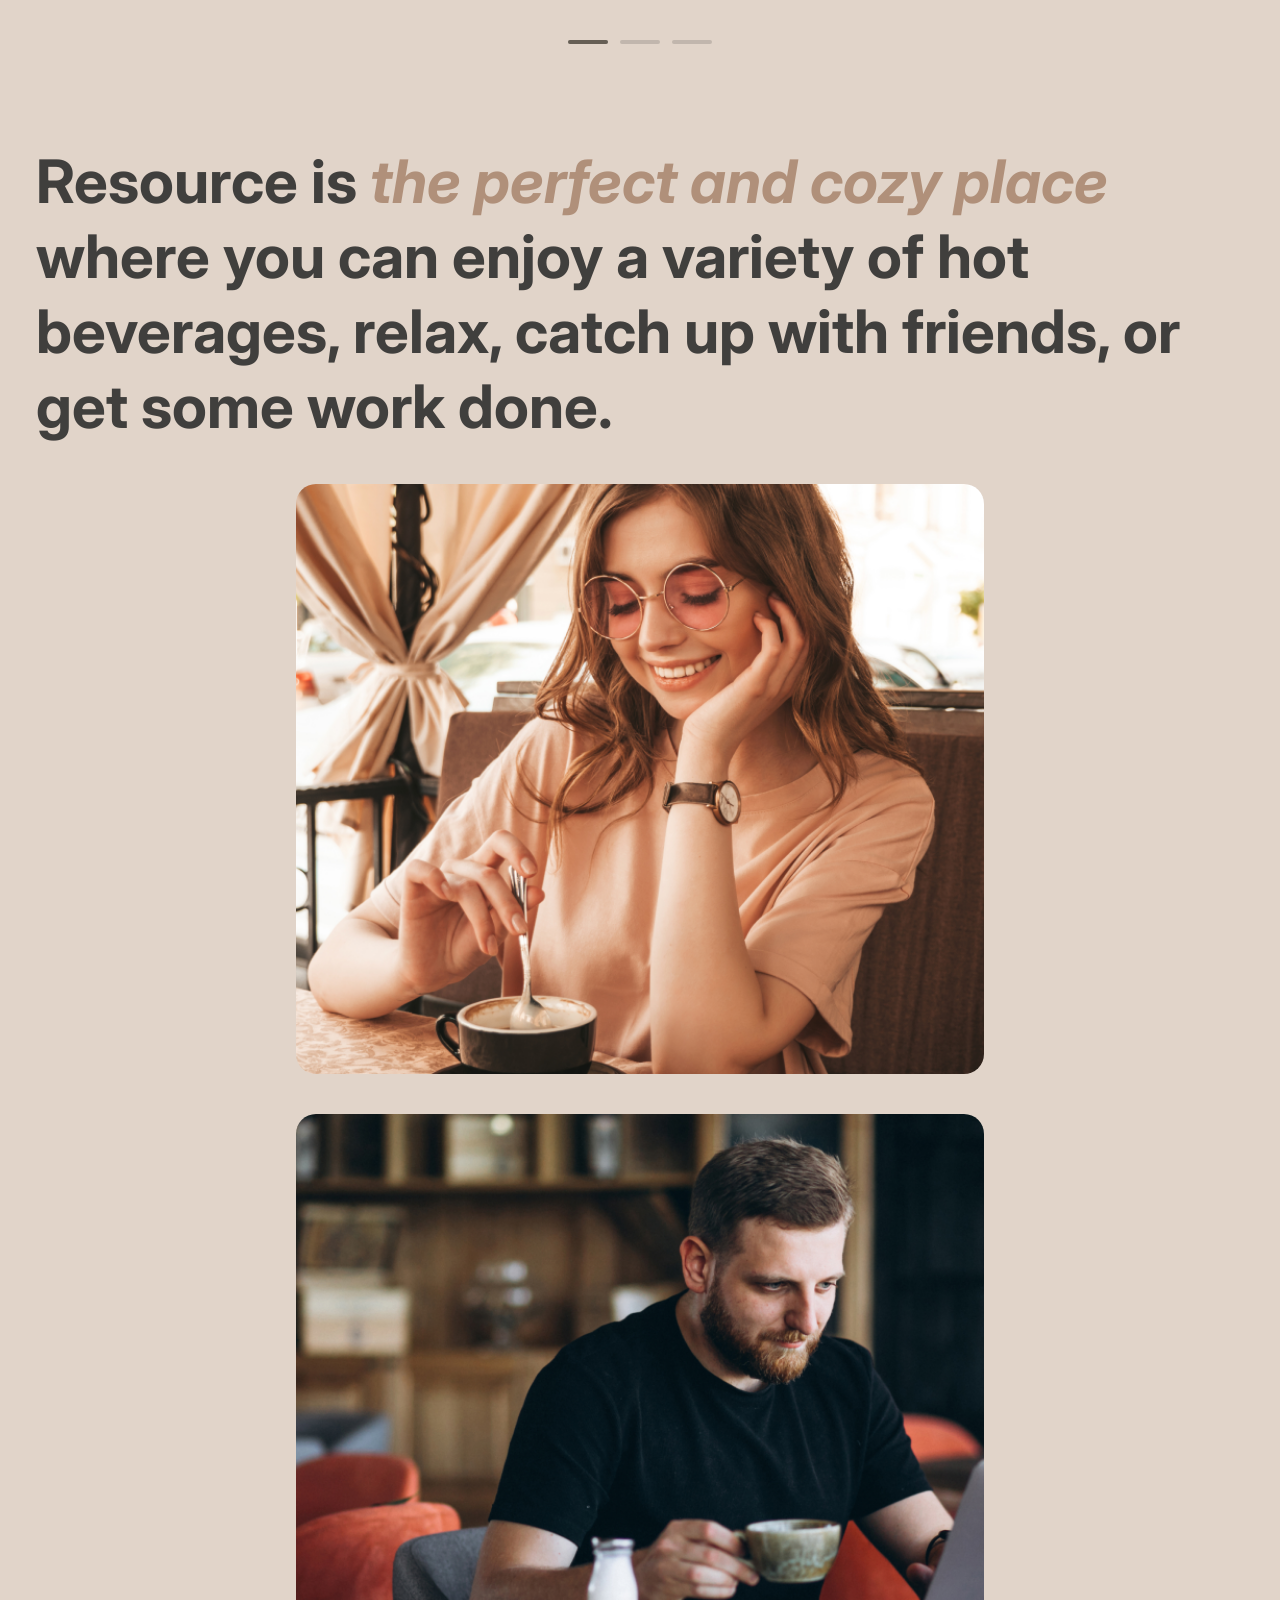
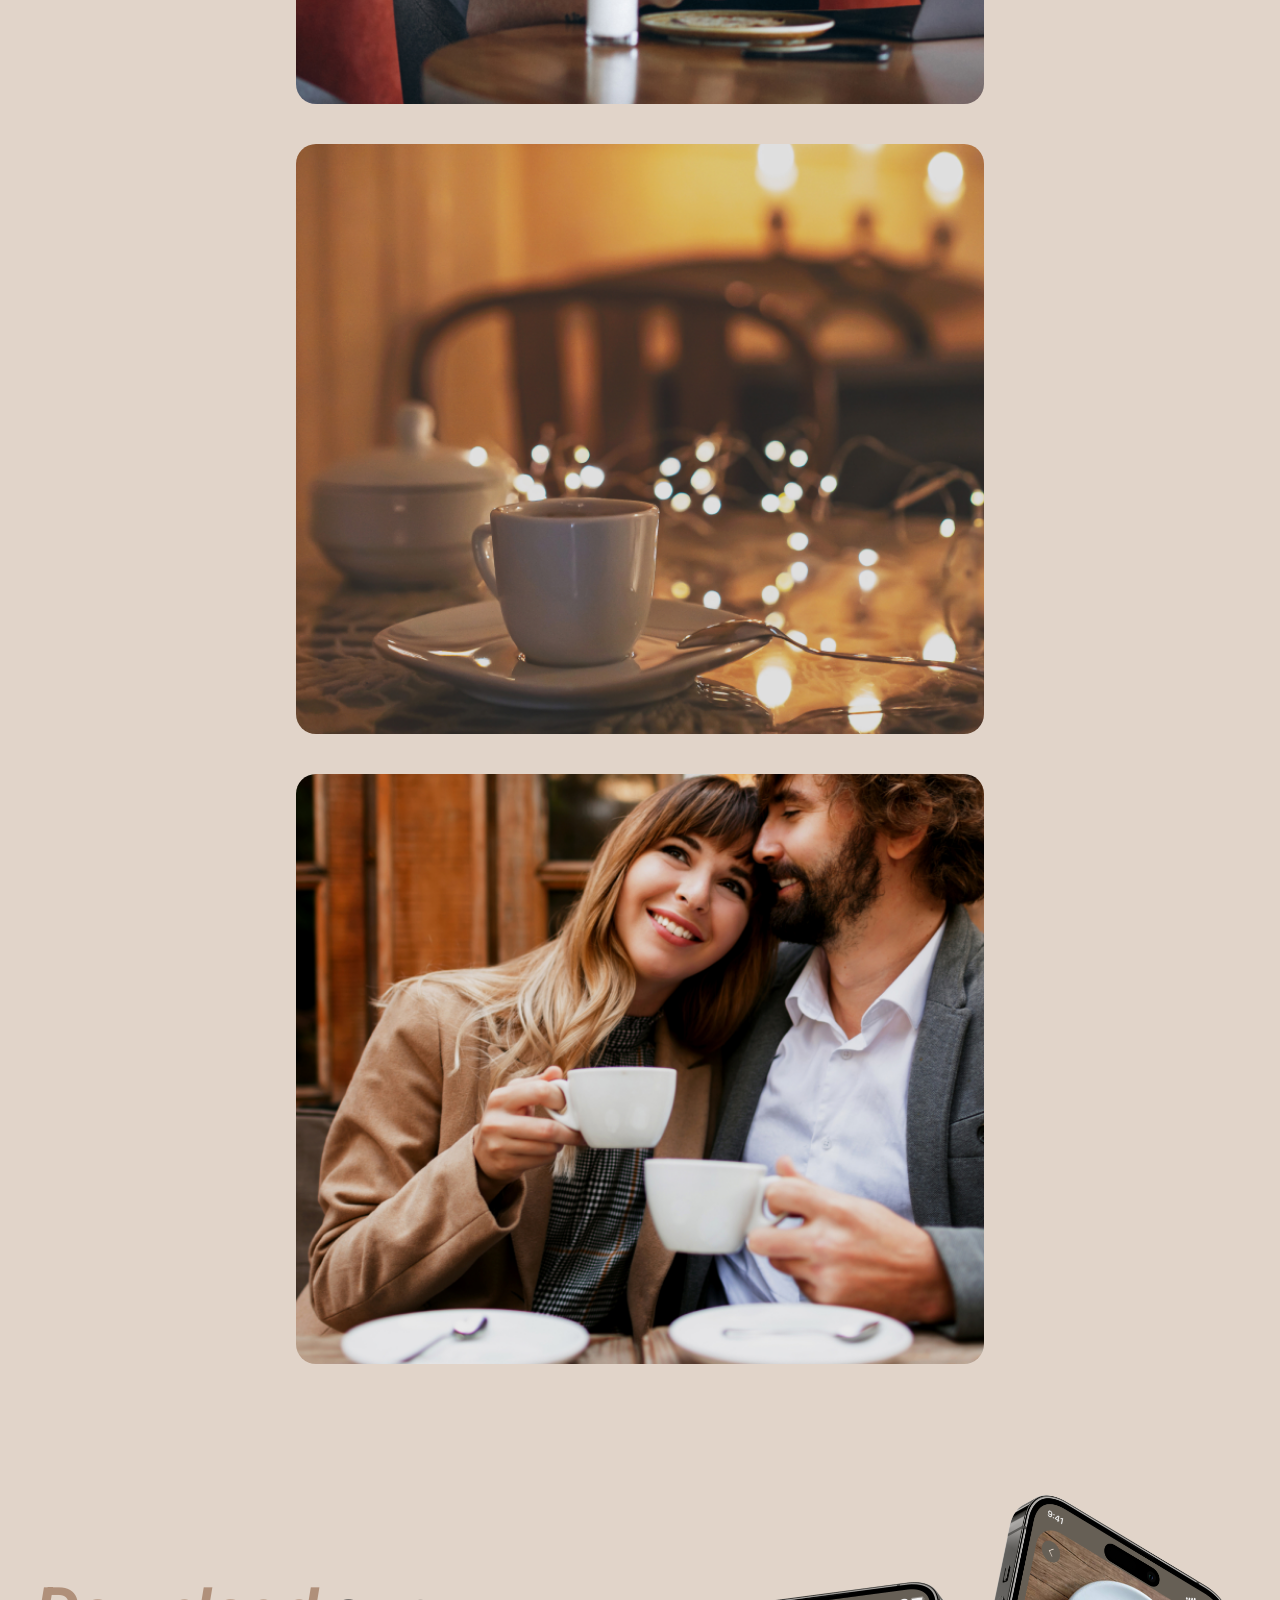
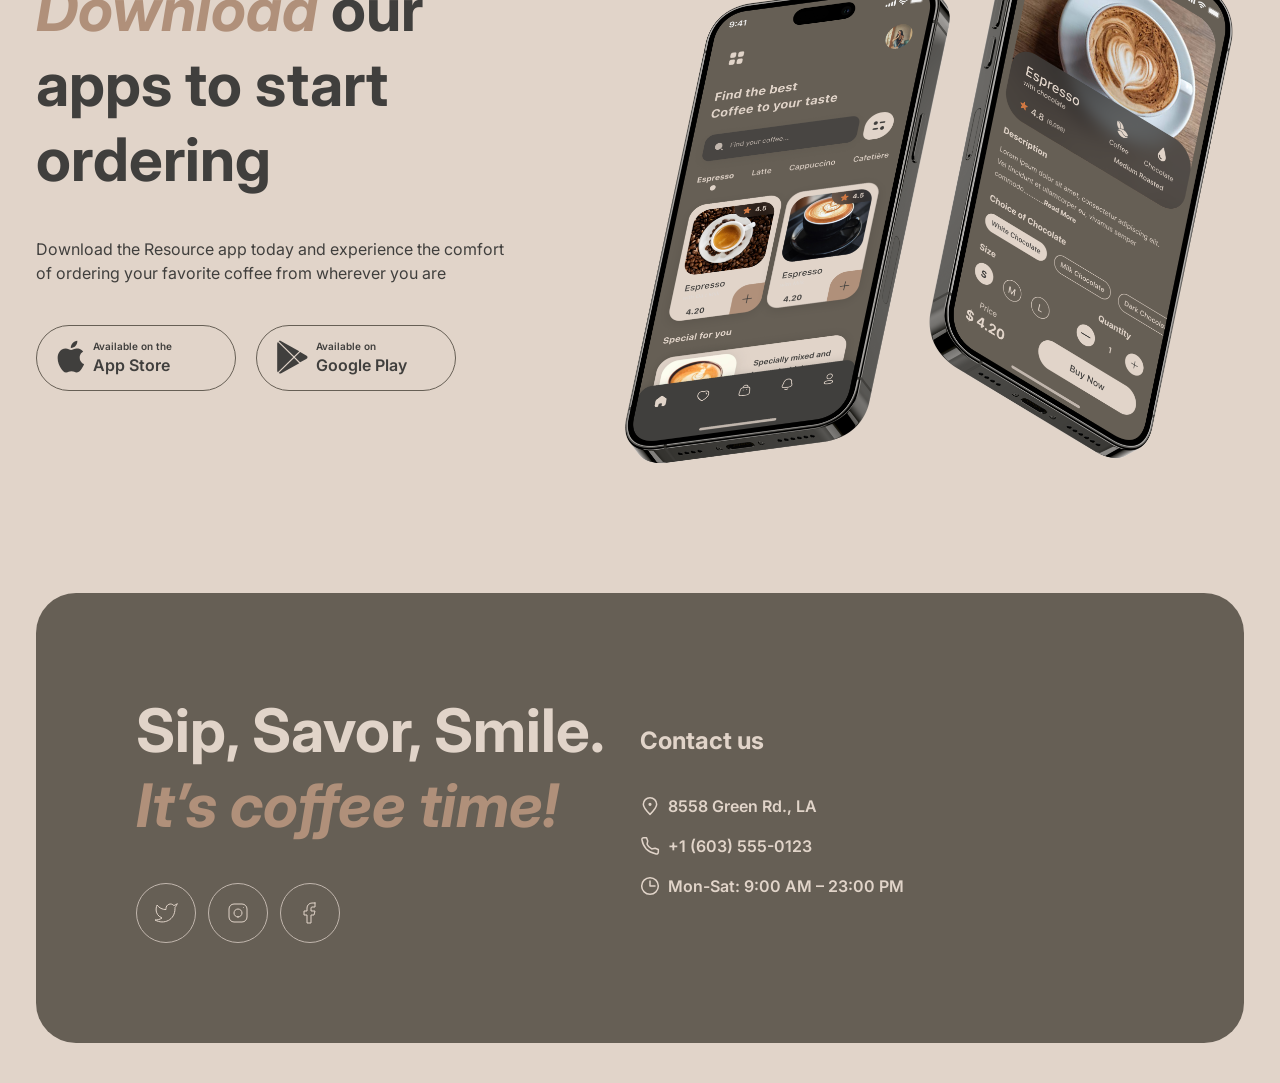
==== commit 42a2f853: "feat: add adaptiv home page 768, 380" ====
--- a/coffee-house/index.html
+++ b/coffee-house/index.html
@@ -3,12 +3,15 @@
 <head>
     <meta charset="UTF-8">
     <meta name="viewport" content="width=device-width, initial-scale=1.0">
-    <title>Document</title>
+    <title>Coffee House</title>
+    <link rel="shortcut icon" href="assets/iconsImg/logo.svg" type="image/x-icon">
     <link rel="preconnect" href="https://fonts.googleapis.com">
     <link rel="preconnect" href="https://fonts.gstatic.com" crossorigin>
     <link href="https://fonts.googleapis.com/css2?family=Inter:wght@400;600&display=swap" rel="stylesheet">
     <!-- <link rel="stylesheet" href="styles/normalise.css"> -->
     <link rel="stylesheet" href="styles/styleMain.css">
+    <link rel="stylesheet" href="styles/styleMain768.css">
+    <link rel="stylesheet" href="styles/styleMain380.css">
 </head>
 <body>
     <div class="wrapper-1440">
@@ -17,7 +20,7 @@
 
                 <section class="heading">
                     <h1 class="heading__logo-container">
-                        <a href="index.html" class="heading-logo__link">
+                        <a href="#" class="heading-logo__link">
                             <!-- <div class="logo-link__img"> -->
                                 <img src="assets/iconsImg/logo.svg" alt="logo">
                             <!-- </div> -->
@@ -50,16 +53,26 @@
                                         <p class="item-link__text">Contact us</p>
                                     </a>
                                 </li>
+
+                                <li class="list-item">
+                                    <div class="heading__menu-container">
+                                        <div class="menu-block">
+                                            <a href="pages/menu/indexMenu.html" class="menu-block__link">
+                                                <div class="block-link__text"><p class="link-text">Menu</p></div>
+                                                <div class="block-link__img"><img src="assets/iconsImg/coffee-cup.svg" alt="cup" class="link-img"></div>
+                                            </a>
+                                        </div>
+                                    </div>
+                                </li>
                             </ul>
                         </nav>
                     </div>
 
-                    <div class="heading__menu-container">
-                        <div class="menu-block">
-                            <a href="pages/menu/indexMenu.html" class="menu-block__link">
-                                <div class="block-link__text"><p class="link-text">Menu</p></div>
-                                <div class="block-link__img"><img src="assets/iconsImg/coffee-cup.svg" alt="cup" class="link-img"></div>
-                            </a>
+                    <div class="heading__burger-button-conteiner">
+                        <div class="heading__burger-button">
+                            <div class="burger-button__line">
+               
+                            </div>
                         </div>
                     </div>
                 </section>
@@ -249,7 +262,7 @@
                         </div>
 
                         <div class="footer-contacts__item">
-                            <a href="tel: +1 (603) 555-0123" class="contacts-item">
+                            <a href="tel:+1(603)555-0123" class="contacts-item">
                                 <img src="assets/iconsImg/phone.svg" alt="phone" class="item-img">
                                 <p class="item-text">+1 (603) 555-0123</p>
                             </a>
--- a/coffee-house/styles/styleMain.css
+++ b/coffee-house/styles/styleMain.css
@@ -98,7 +98,7 @@
     justify-content: space-between;
     align-items: center;
 
-    margin-top: 20px;
+    margin-top: 18px;
 
     font-size: 16px;
     font-style: normal;
@@ -121,10 +121,62 @@
 
 }
 
+.heading__menu-container
+{
+    margin-left: 326px;
+}
+
 .menu-block__link
 {
     display: flex;
     gap: 8px;
+}
+
+.heading__burger-button-conteiner
+{
+    display: none;
+}
+
+.heading__burger-button
+{
+    display: flex;
+    justify-content: center;
+    align-items: center;
+
+    width: 44px;
+    height: 44px;
+
+    border: 1px solid var(--border-dark);
+    border-radius: 100px;
+}
+
+.burger-button__line
+{
+    position: relative;
+    width: 16px;
+}
+
+.burger-button__line::after,
+.burger-button__line::before
+{
+    position: absolute;
+    content: '';
+
+    width: 16px;
+    height: 1.5px;
+
+    border-radius: 2px;
+    background-color: var(--text-dark);
+}
+
+.burger-button__line::after
+{
+    top: -4px;
+}
+
+.burger-button__line::before
+{
+    bottom: -5.5px;
 }
 /* ===================== -Heading section- ===================== */
 
@@ -136,7 +188,7 @@
     height: 644px;
 
     border-radius: 40px;
-    background-image: url(/assets/bigImg/img-header.png);
+    background-image: url(../assets/bigImg/img-header.png);
     background-size: cover;
     background-repeat: no-repeat;
 }
@@ -215,7 +267,7 @@
 
 .favorite-heading
 {
-    margin-bottom: 40px;
+    margin-bottom: 35px;
 
     text-align: center;
     font-size: 60px;
@@ -268,7 +320,7 @@
     display: flex;
     flex-direction: column;
     align-items: center;
-    gap: 35px;
+    gap: 40px;
 }
 
 .carousel-blocks__item
@@ -341,7 +393,7 @@
 
 .about-header
 {
-    font-size: 59px;
+    font-size: 60px;
     line-height: 125%; /* 75px */
 }
 
@@ -356,6 +408,7 @@
 
 .image-block
 {
+    background-repeat: no-repeat;
     overflow: hidden;
 }
 
@@ -364,7 +417,7 @@
     grid-column: 1 / 2;
     grid-row: 1 / 4;
 
-    background-image: url(/assets/bigImg/about-girl.png);
+    background-image: url(../assets/bigImg/about-girl.png);
     background-position: center;
     background-size: 110%;
     border-radius: 20px;
@@ -377,7 +430,7 @@
     grid-column: 3 / 4;
     grid-row: 1 / 2;
 
-    background-image: url(/assets/bigImg/about-man.png);
+    background-image: url(../assets/bigImg/about-man.png);
     background-position: center;
     background-size: 110%;
     border-radius: 20px;
@@ -390,7 +443,7 @@
     grid-column: 1 / 2;
     grid-row: 5 / 6;
 
-    background-image: url(/assets/bigImg/about-cup.png);
+    background-image: url(../assets/bigImg/about-cup.png);
     background-position: center;
     background-size: 110%;
     border-radius: 20px;
@@ -403,7 +456,7 @@
     grid-column: 3 / 4;
     grid-row: 3 / 6;
 
-    background-image: url(/assets/bigImg/about-two.png);
+    background-image: url(../assets/bigImg/about-two.png);
     background-position: center;
     background-size: 110%;
     border-radius: 20px;
@@ -517,7 +570,7 @@
 /* ===================== +Footer section+ ===================== */
 .footer
 {
-    margin-top: 100px;
+    margin-top: 95px;
     margin-bottom: 40px;
     
 }
@@ -593,17 +646,22 @@
 .footer-block__contacts
 {
     align-items: start;
-    gap: 16px;
 }
 
 .footer-contacts__header
 {
+    margin-top: 5px;
     margin-bottom: 40px;
 
     font-size: 24px;
     line-height: 125%; /* 30px */
 }
 
+.footer-contacts__item
+{
+    margin-bottom: 20px;
+}
+
 .contacts-item
 {
     display: flex;
--- a/coffee-house/styles/styleMain768.css
+++ b/coffee-house/styles/styleMain768.css
@@ -0,0 +1,104 @@
+@media (max-width: 1439px)
+{
+    .offer
+    {
+        background-position: center;
+    }
+
+    .about-images-blocks
+    {
+        display: flex;
+        flex-wrap: wrap;
+        justify-content: center;
+        gap: 40px;
+    }
+
+    .image-block
+    {
+        width: 688px;
+        height: 590px;
+    }
+}
+
+
+@media (max-width: 768px)
+{
+    .wrapper
+    {
+        width: 89.58%;
+    }
+
+    /* ===================== +Heading section+ ===================== */
+    .heading__nav-container
+    {
+        display: none;
+        position: absolute;
+        top: 80px;
+        right: -100%;
+
+        width: 100%;
+        padding: 60px 40px;
+
+        border: 1px solid red;
+        background-color: #E1D4C9;
+
+        z-index: 999;
+    }
+
+    .nav-block__list
+    {
+        flex-direction: column;
+        align-items: center;
+        gap: 60px;
+    }
+
+    .heading__menu-container
+    {
+        margin-top: 100px;
+        margin-bottom: 324px;
+        margin-left: 0;
+    }
+
+    .heading__burger-button-conteiner
+    {
+        display: initial;
+    }
+
+    /* ===================== +Offer section+ ===================== */
+    .offer
+    {
+        padding: 100px 60px;
+    }
+
+   /* ===================== +About section+ ===================== */
+   .image-block
+    {
+        width: 100%;
+        height: 590px;
+
+        background-size: auto 120% !important;
+    }
+
+    .about-images-blocks > .image-block:nth-of-type(2),
+    .about-images-blocks > .image-block:nth-of-type(3)
+    {
+        display: none;
+    }
+
+    /* ===================== +Mobile section+ ===================== */
+    .mobile-container
+    {
+        flex-direction: column;
+        align-items: center;
+    }
+
+    /* ===================== +Footer section+ ===================== */
+    .footer-conteiner
+    {
+        flex-direction: column;
+        align-items: start;
+        gap: 100px;
+
+        padding: 100px 60px;
+    }
+}
--- a/coffee-house/styles/styleMain380.css
+++ b/coffee-house/styles/styleMain380.css
@@ -0,0 +1,93 @@
+@media (max-width: 380px)
+{
+    .wrapper
+    {
+        width: 91.57%;
+    }
+
+    /* ===================== +Offer section+ ===================== */
+    .offer
+    {
+        height: auto;
+        padding: 60px 16px;
+    }
+
+    .offer-container__blocks
+    {
+        width: 100%;
+    }
+
+    .big-text-block__text
+    {
+        font-size: 42px;
+        line-height: 115%;
+    }
+
+    /* ===================== +Favorite section+ ===================== */
+    .favorite-heading
+    {
+        font-size: 32px;
+    }
+
+    .carousel-arrow-left,
+    .carousel-arrow-right
+    {
+        display: none;
+    }
+
+    .carousel-blocks__item
+    {
+        width: 100%;
+    }
+
+       /* ===================== +About section+ ===================== */
+    .about-header
+    {
+        font-size: 32px;
+    }
+
+    /* ===================== +Mobile section+ ===================== */
+    .mobile-container
+    {
+        gap: 40px;
+    }
+    
+    .mobile-offer__header
+    {
+        font-size: 32px;
+    }
+
+    .mobile-offer__text
+    {
+        width: 100%;
+    }
+
+    .mobile-offer__buttons
+    {
+        flex-direction: column;
+    }
+
+    .mobile-block__smartphones,
+    .mobile-block__smartphones img
+    {
+        width: 100%;
+    }
+
+    /* ===================== +Footer section+ ===================== */
+    .footer-conteiner
+    {
+        gap: 40px;
+        padding: 60px 16px;
+    }
+
+    .footer-block__offer,
+    .footer-block__contacts
+    {
+        width: 100%;
+    }
+
+    .footer-offer__header
+    {
+        font-size: 32px;
+    }
+}
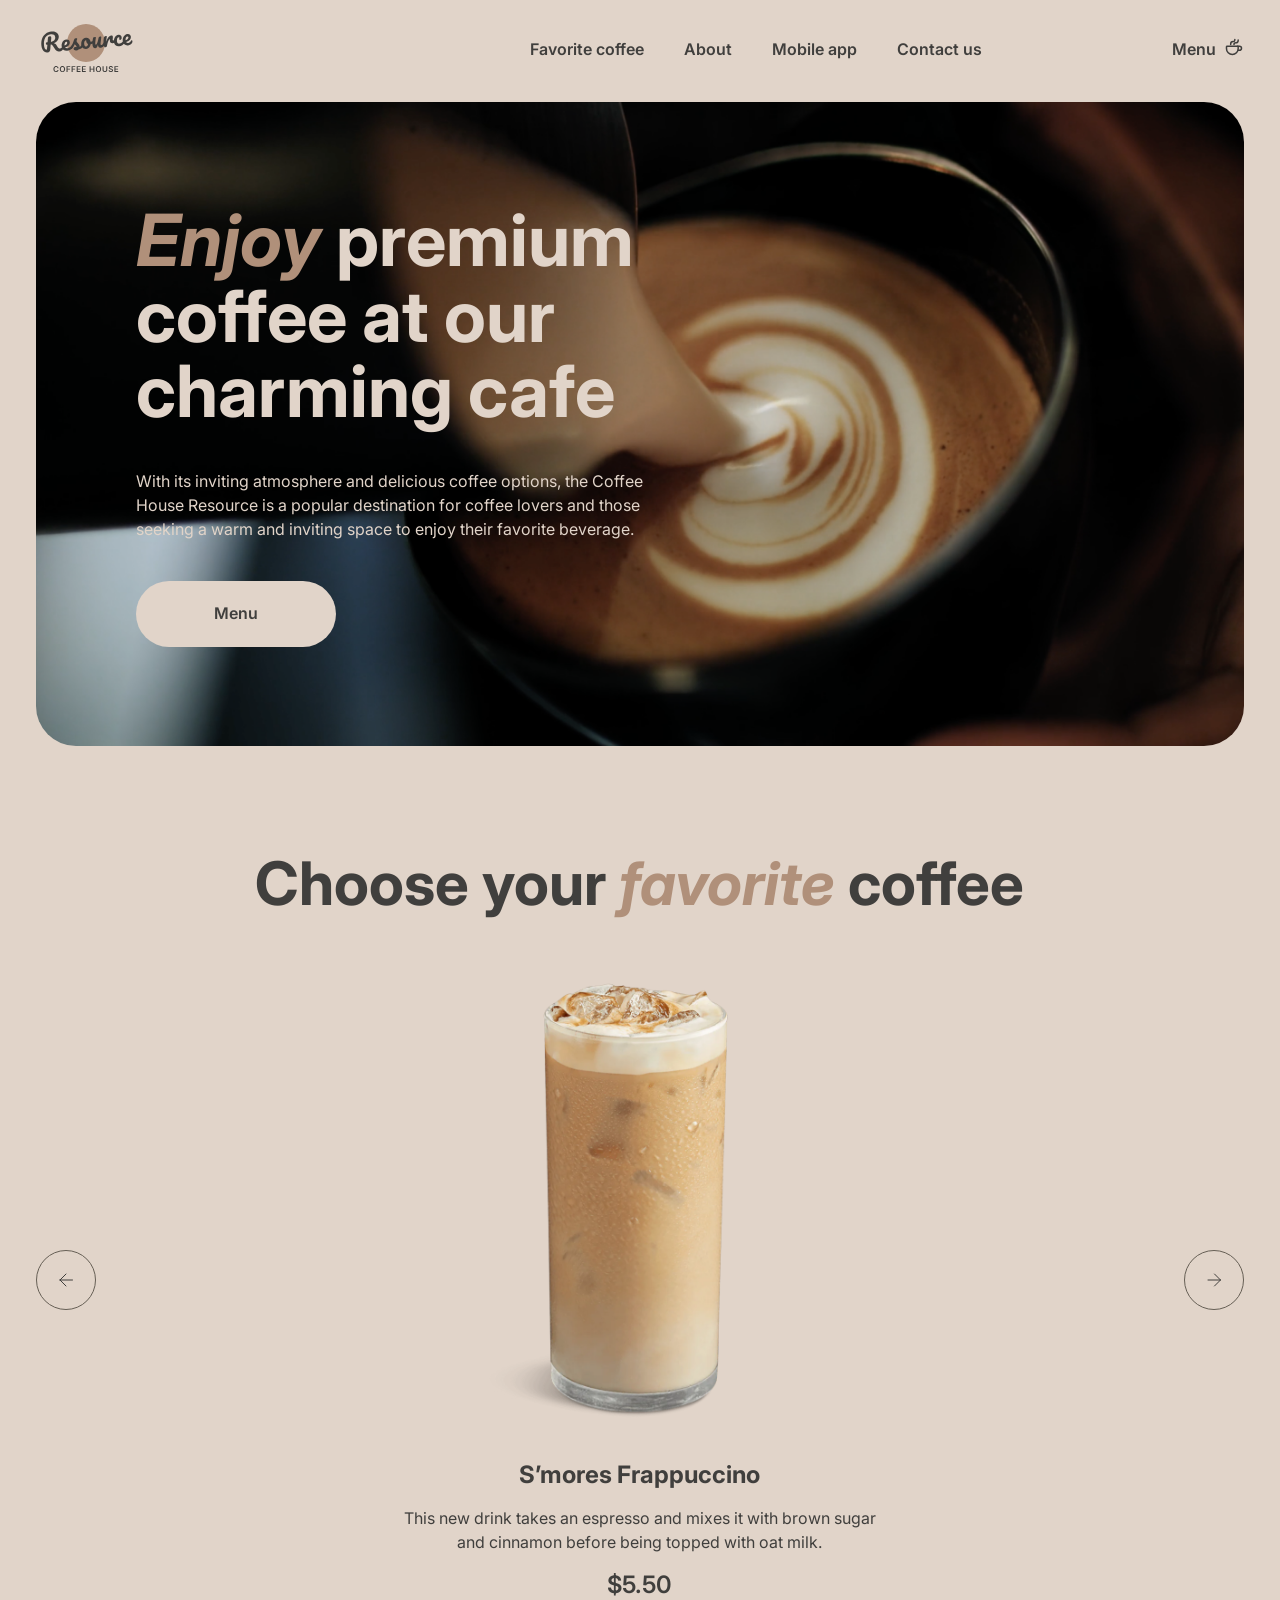
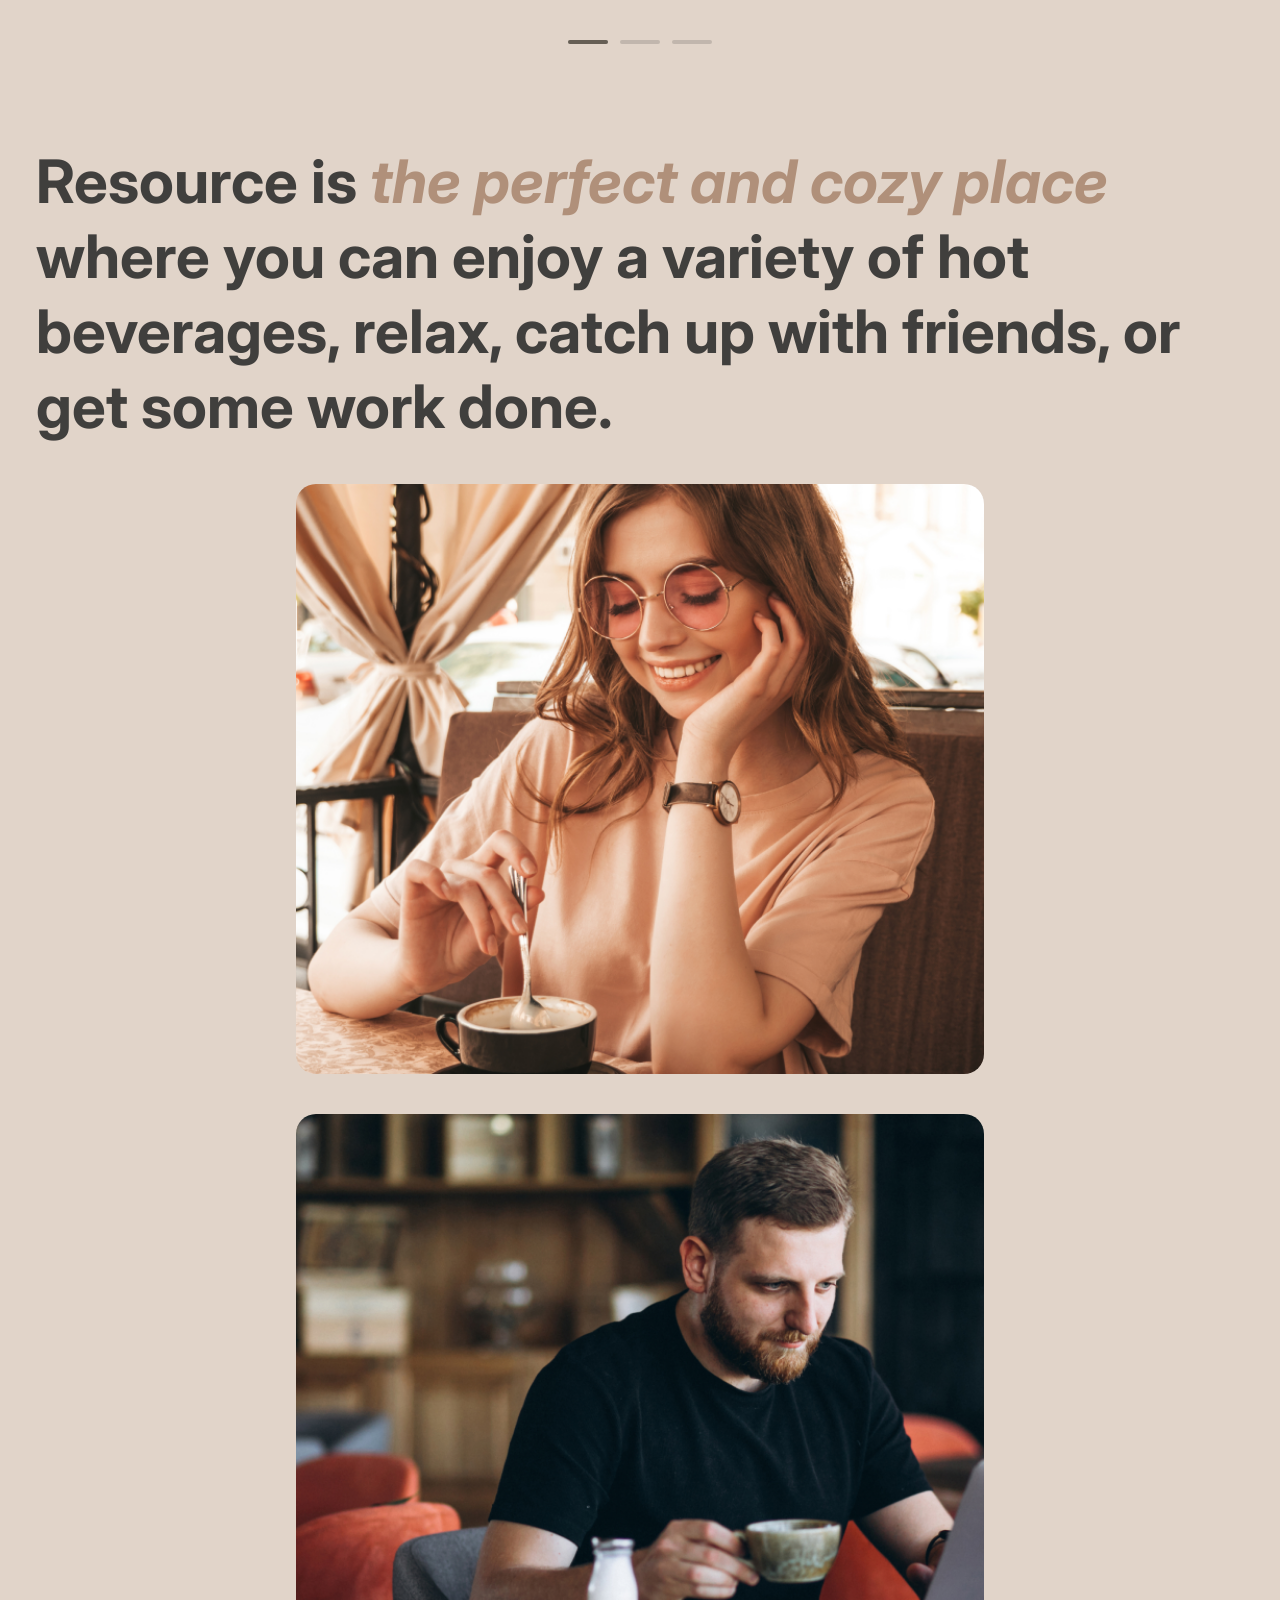
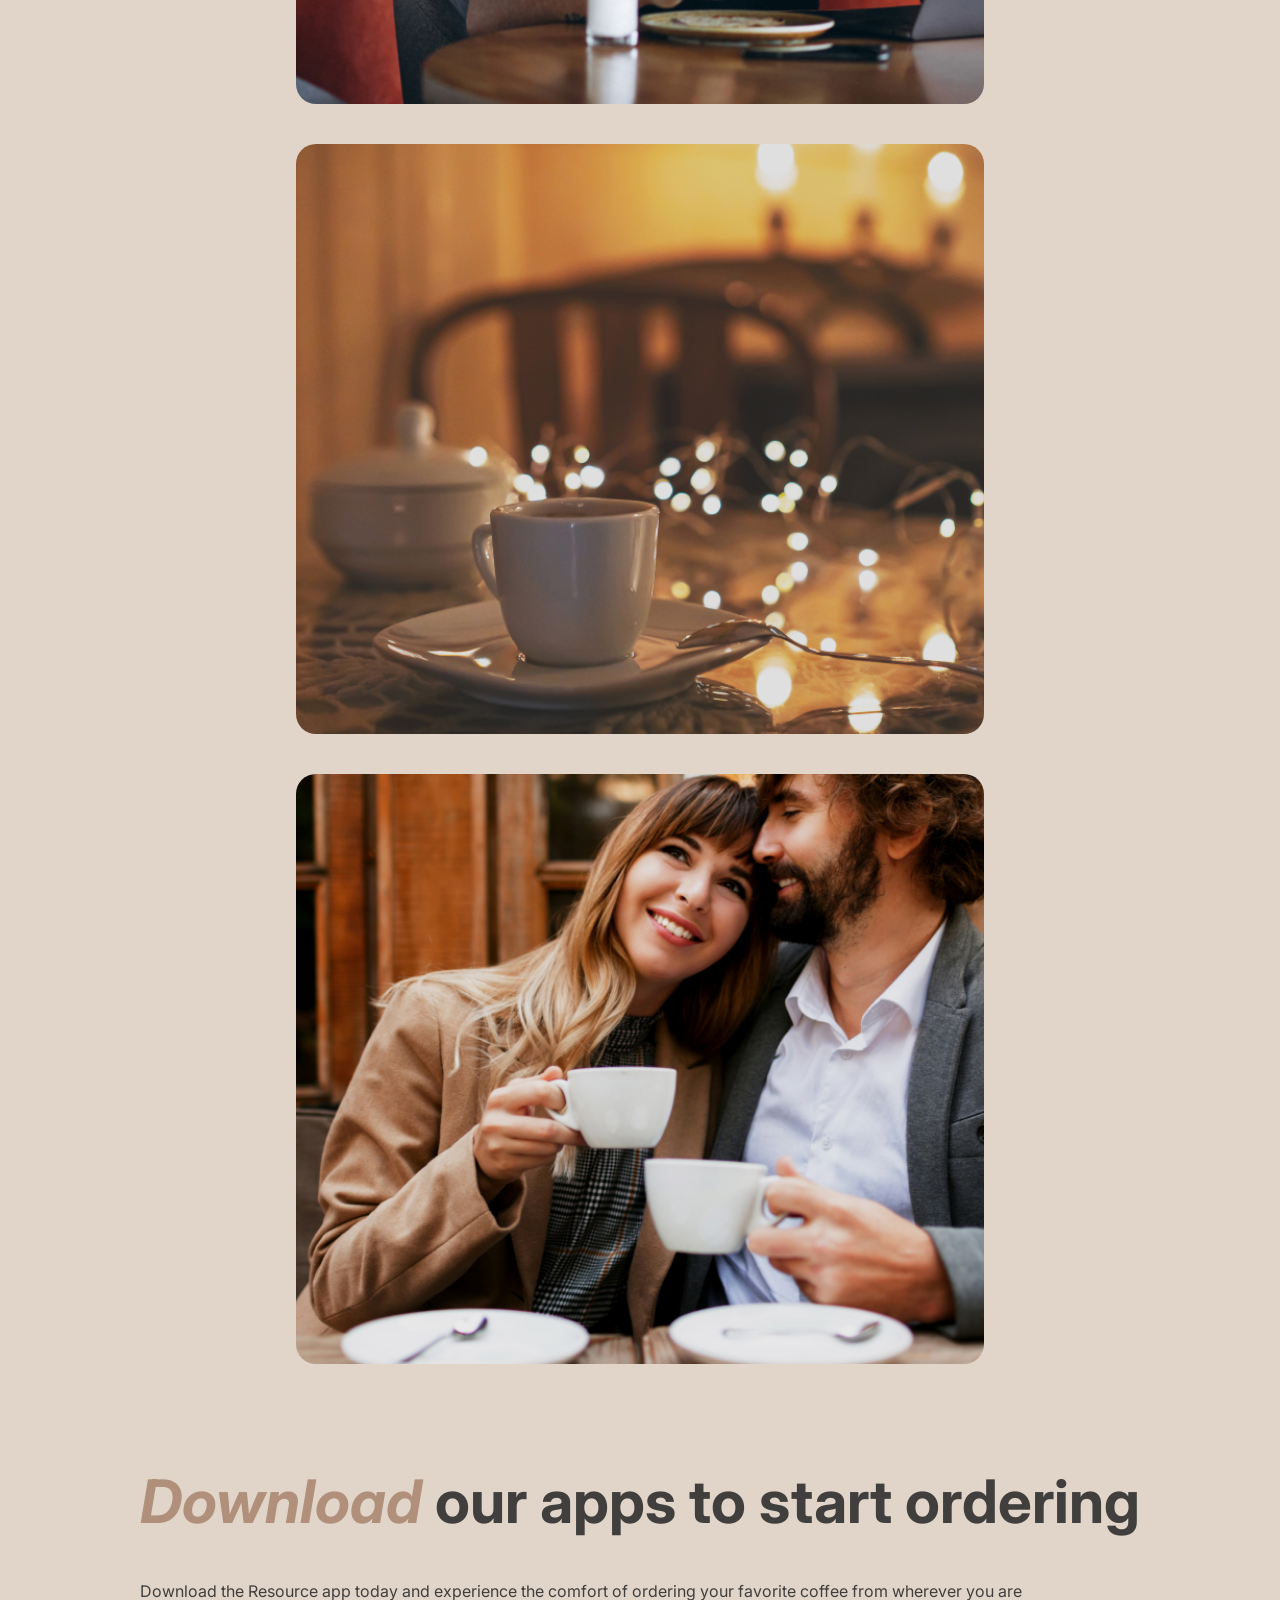
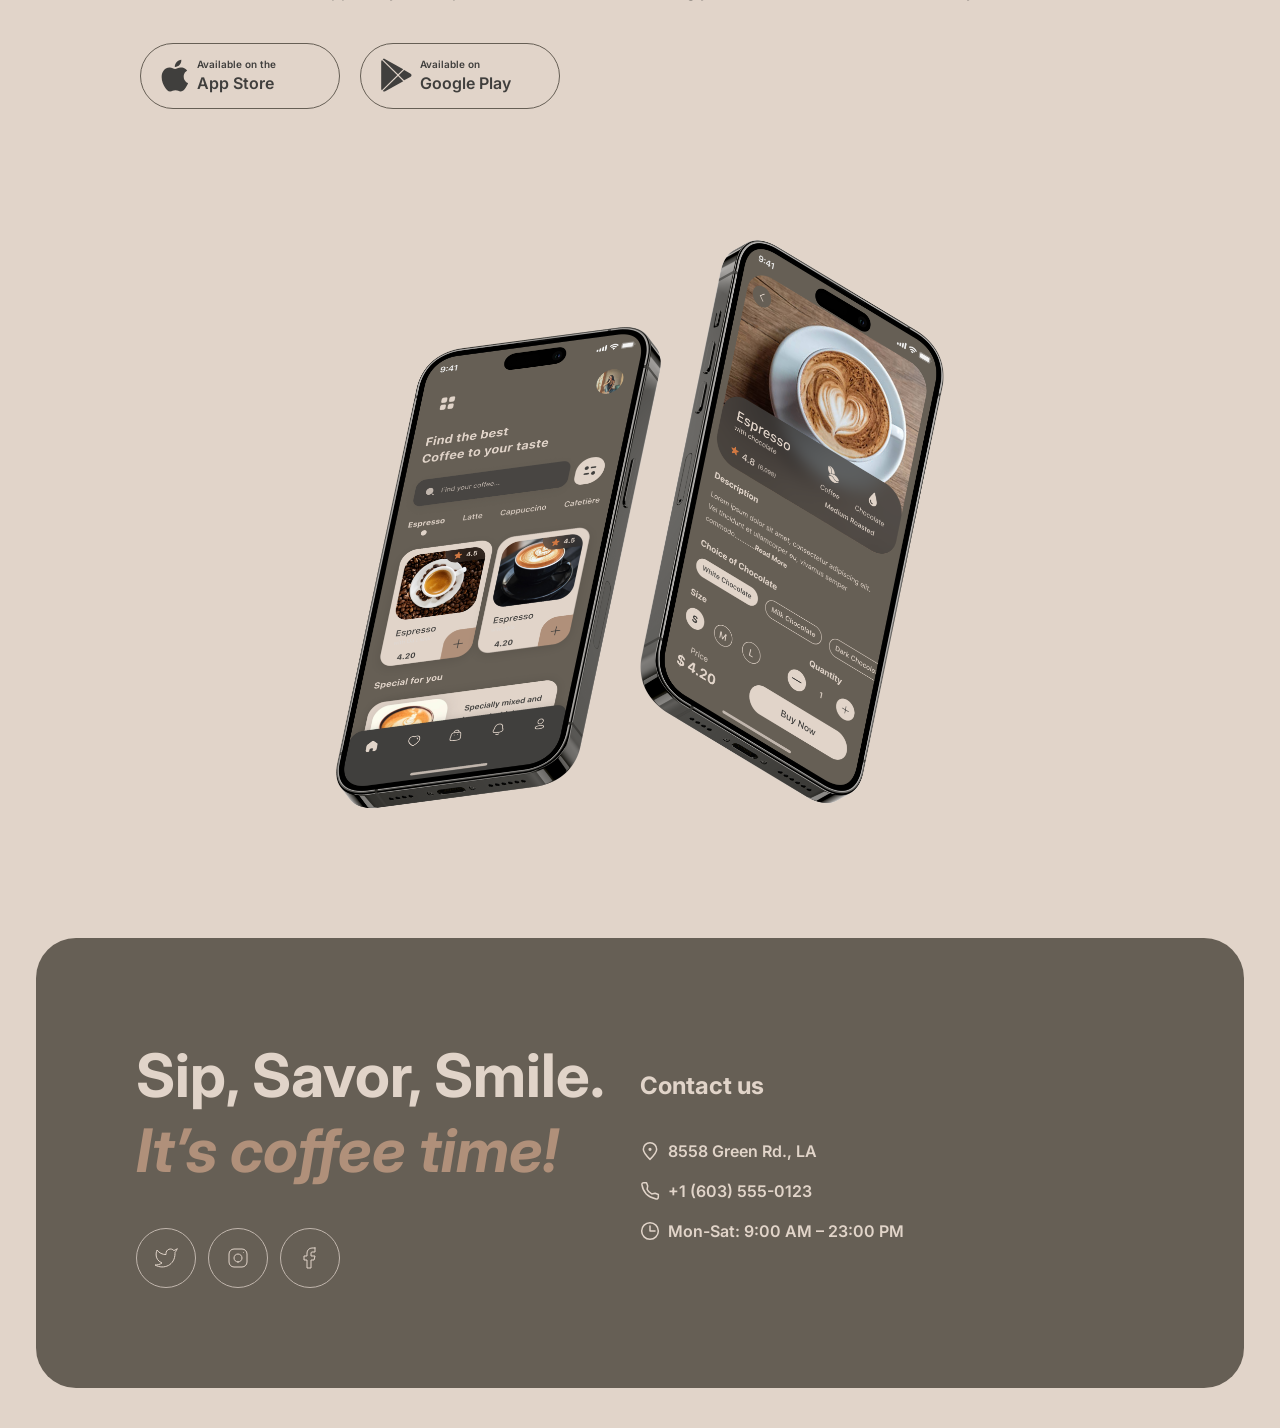
==== commit 30d12de3: "init: start coffee-house-week3 task" ====
--- a/coffee-house/index.html
+++ b/coffee-house/index.html
@@ -14,6 +14,7 @@
     <link rel="stylesheet" href="styles/styleMain380.css">
 </head>
 <body>
+    
     <div class="wrapper-1440">
         <header class="header">
             <div class="wrapper">
--- a/coffee-house/styles/styleMain.css
+++ b/coffee-house/styles/styleMain.css
@@ -281,6 +281,12 @@
     align-items: center;
 }
 
+.carousel-arrow-left,
+.carousel-arrow-right
+{
+    padding-bottom: 40px;
+}
+
 .arrow-left-block,
 .arrow-right-block
 {
@@ -676,4 +682,69 @@
     bottom: -6px;
     background-color: var(--text-light);
 }
-/* ===================== -Footer section- ===================== */+/* ===================== -Footer section- ===================== */
+                                /*  */
+                                /*  */
+                                /*  */
+                                /*  */
+/* ===================== @media hover:none ===================== */
+@media (hover: none)
+{
+    a:hover::after
+    {
+        transform: scaleX(0);
+    }
+
+    .button-block__link:hover .button-block-img
+    {
+        opacity: 0;
+    }
+
+    .button-block__link:hover .button-block-text
+    {
+        transform: translateX(0);
+    }
+
+    .arrow-left-block:hover,
+    .arrow-right-block:hover
+    {
+        background-color: var(--background-body);
+    }
+
+    .arrow-left-block:hover svg path,
+    .arrow-right-block:hover svg path
+    {
+        stroke: #403F3D;
+    }
+
+    .image-block:nth-of-type(1):hover,
+    .image-block:nth-of-type(2):hover,
+    .image-block:nth-of-type(3):hover,
+    .image-block:nth-of-type(4):hover
+    {
+        background-size: 110%;
+    }
+
+    .mobile-button__google:hover path,
+    .mobile-button__apple:hover path
+    {
+        fill: #403F3D;
+    }
+
+    .mobile-button__apple:hover,
+    .mobile-button__google:hover
+    {
+        color: var(--text-dark);
+        background-color: var(--background-body);
+    }
+
+    .offer-link:hover path
+    {
+        stroke: var(--background-body);
+    }
+
+    .offer-link:hover
+    {
+        background-color: var(--background-container);
+    }
+}
--- a/coffee-house/styles/styleMain768.css
+++ b/coffee-house/styles/styleMain768.css
@@ -1,5 +1,10 @@
 @media (max-width: 1439px)
 {
+    .heading__menu-container
+    {
+        margin-left: 150px;
+    }
+
     .offer
     {
         background-position: center;
@@ -17,6 +22,12 @@
     {
         width: 688px;
         height: 590px;
+    }
+
+    .mobile-container
+    {
+        flex-direction: column;
+        align-items: center;
     }
 }
 
@@ -101,4 +112,5 @@
 
         padding: 100px 60px;
     }
+
 }
--- a/coffee-house/styles/styleMain380.css
+++ b/coffee-house/styles/styleMain380.css
@@ -1,4 +1,4 @@
-@media (max-width: 380px)
+@media (max-width: 700px)
 {
     .wrapper
     {
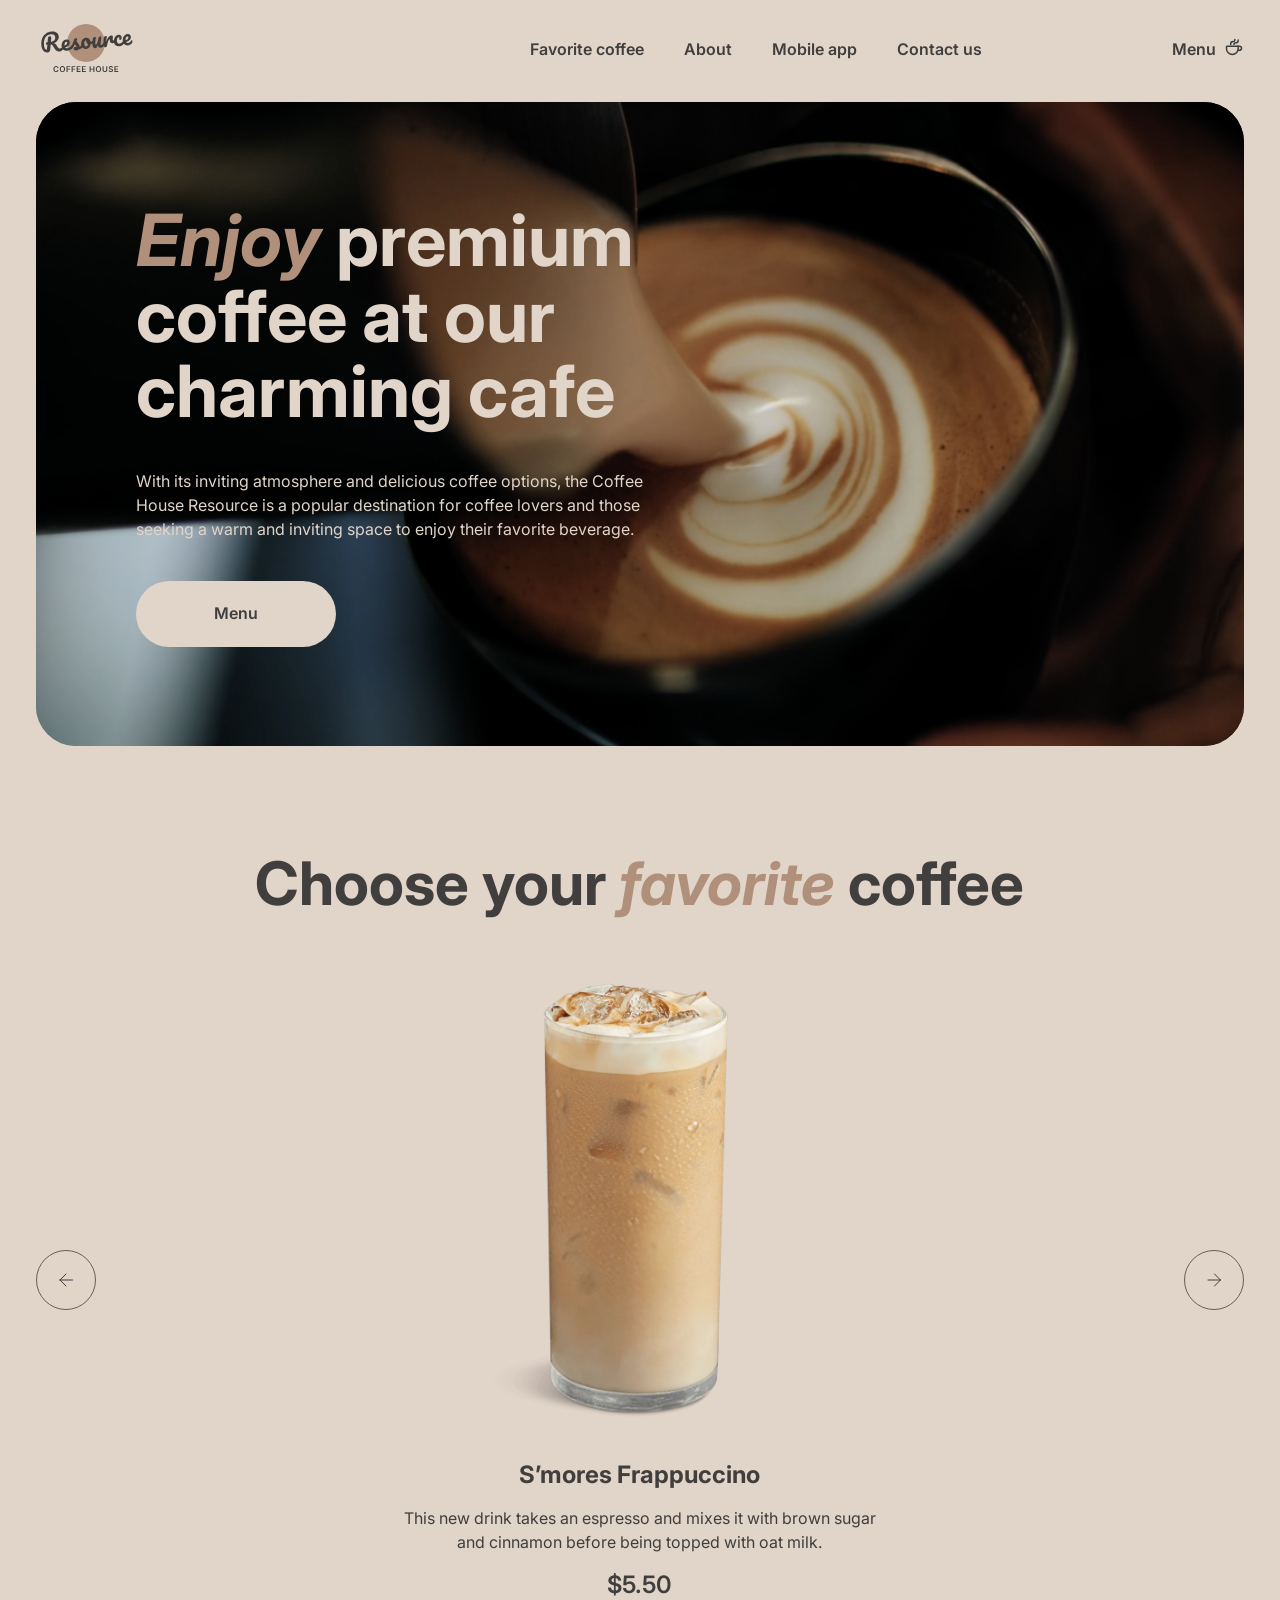
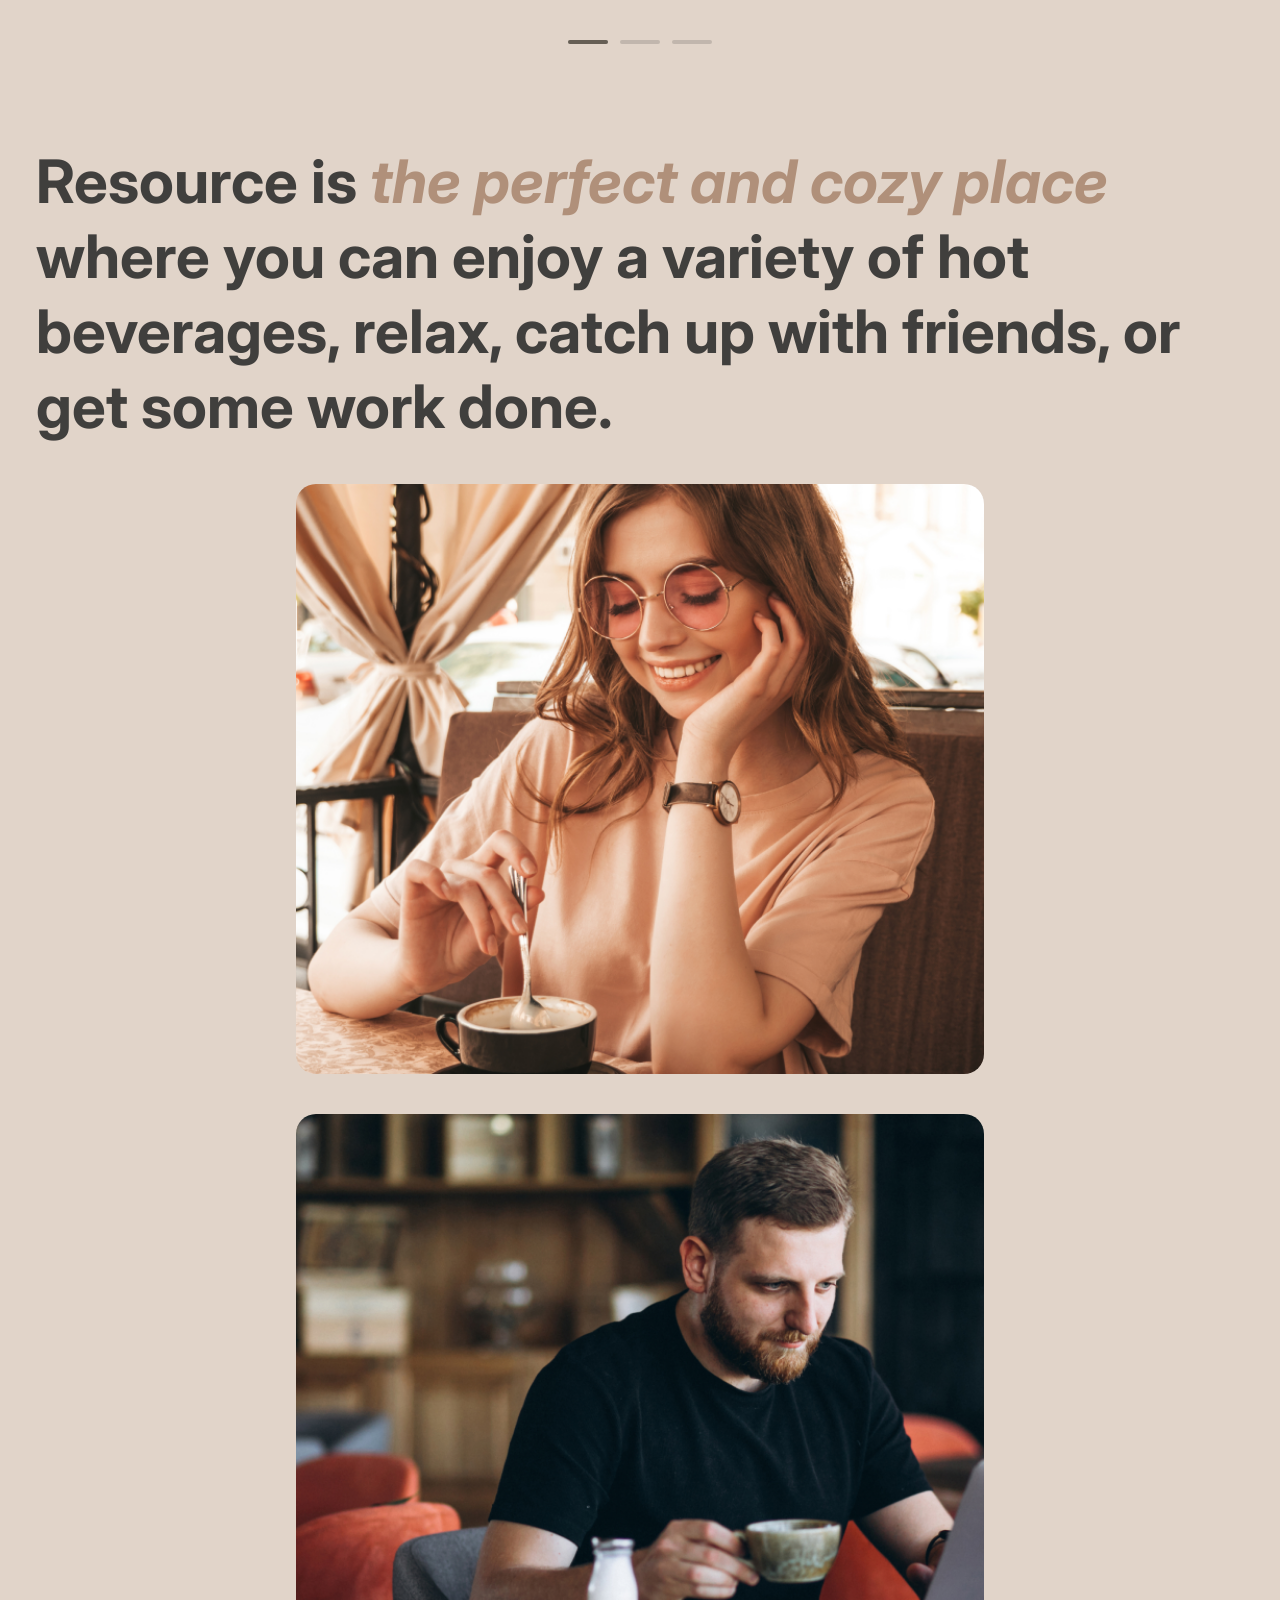
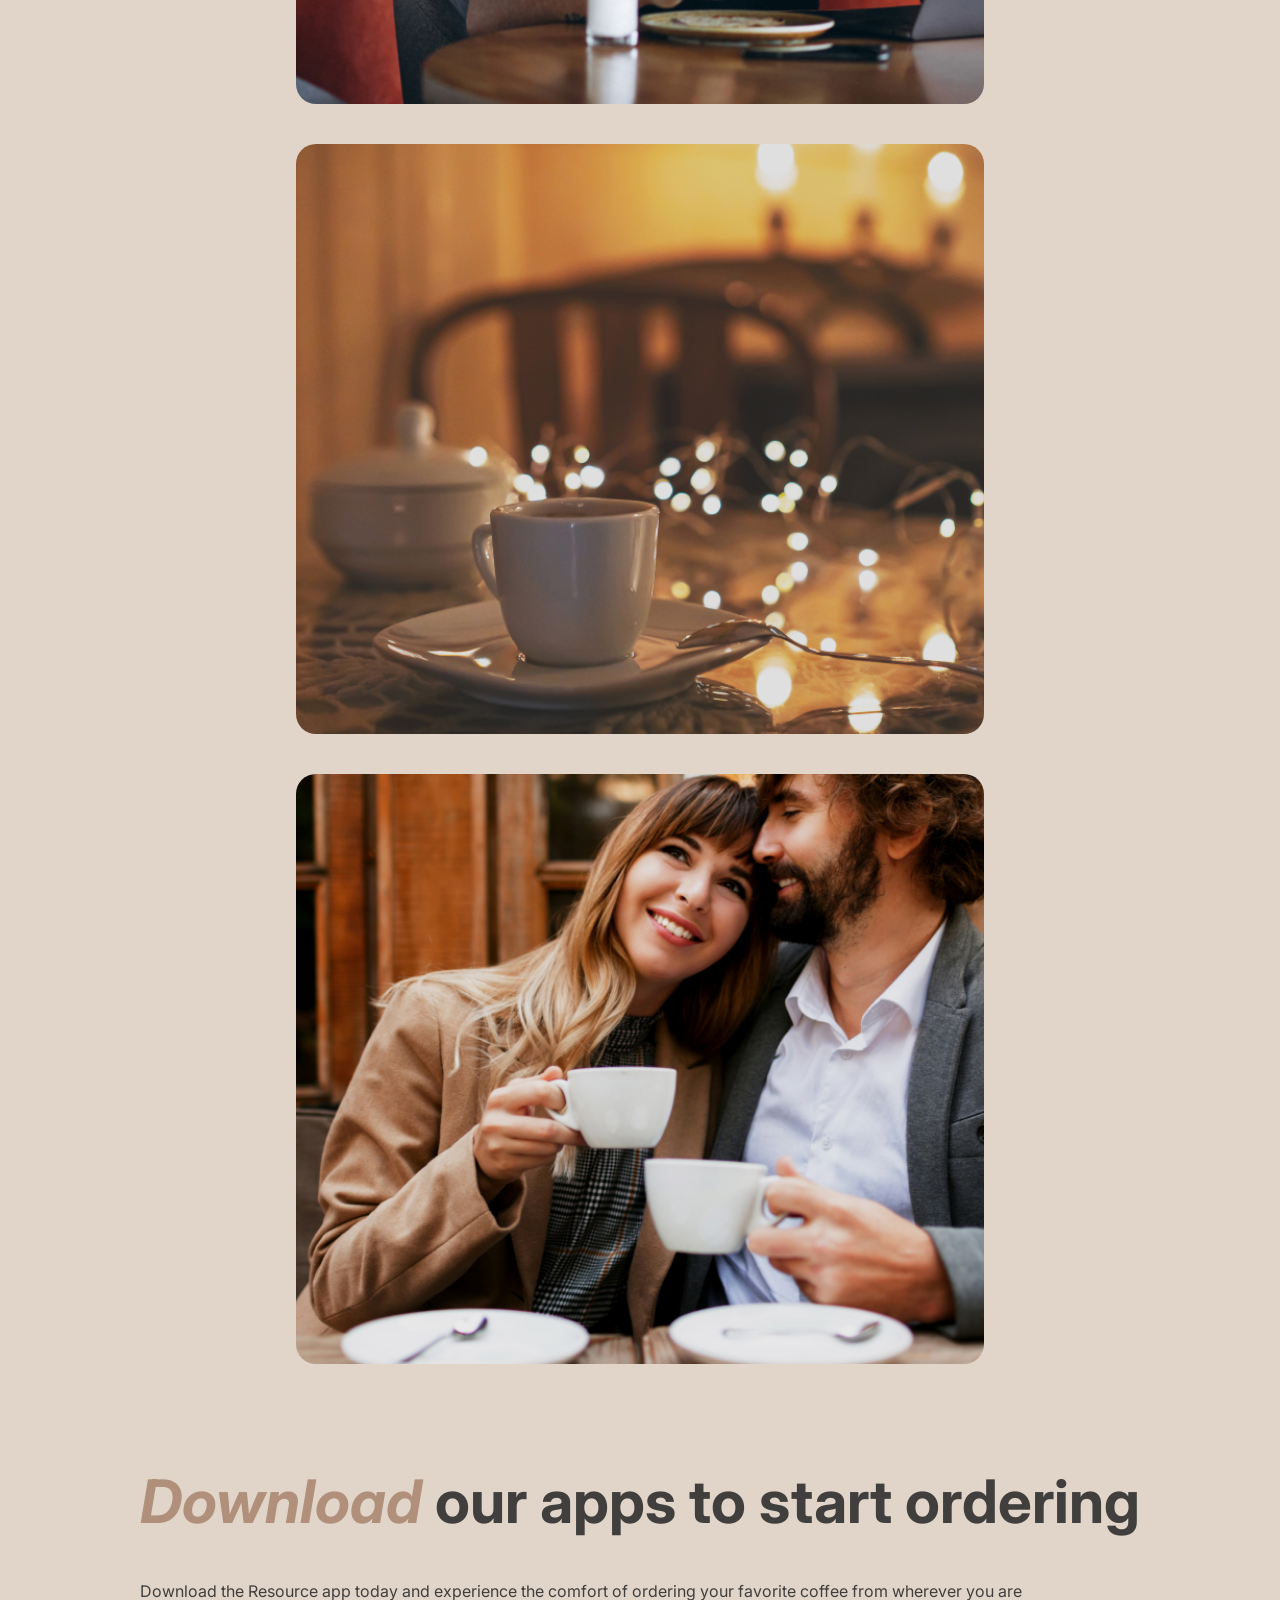
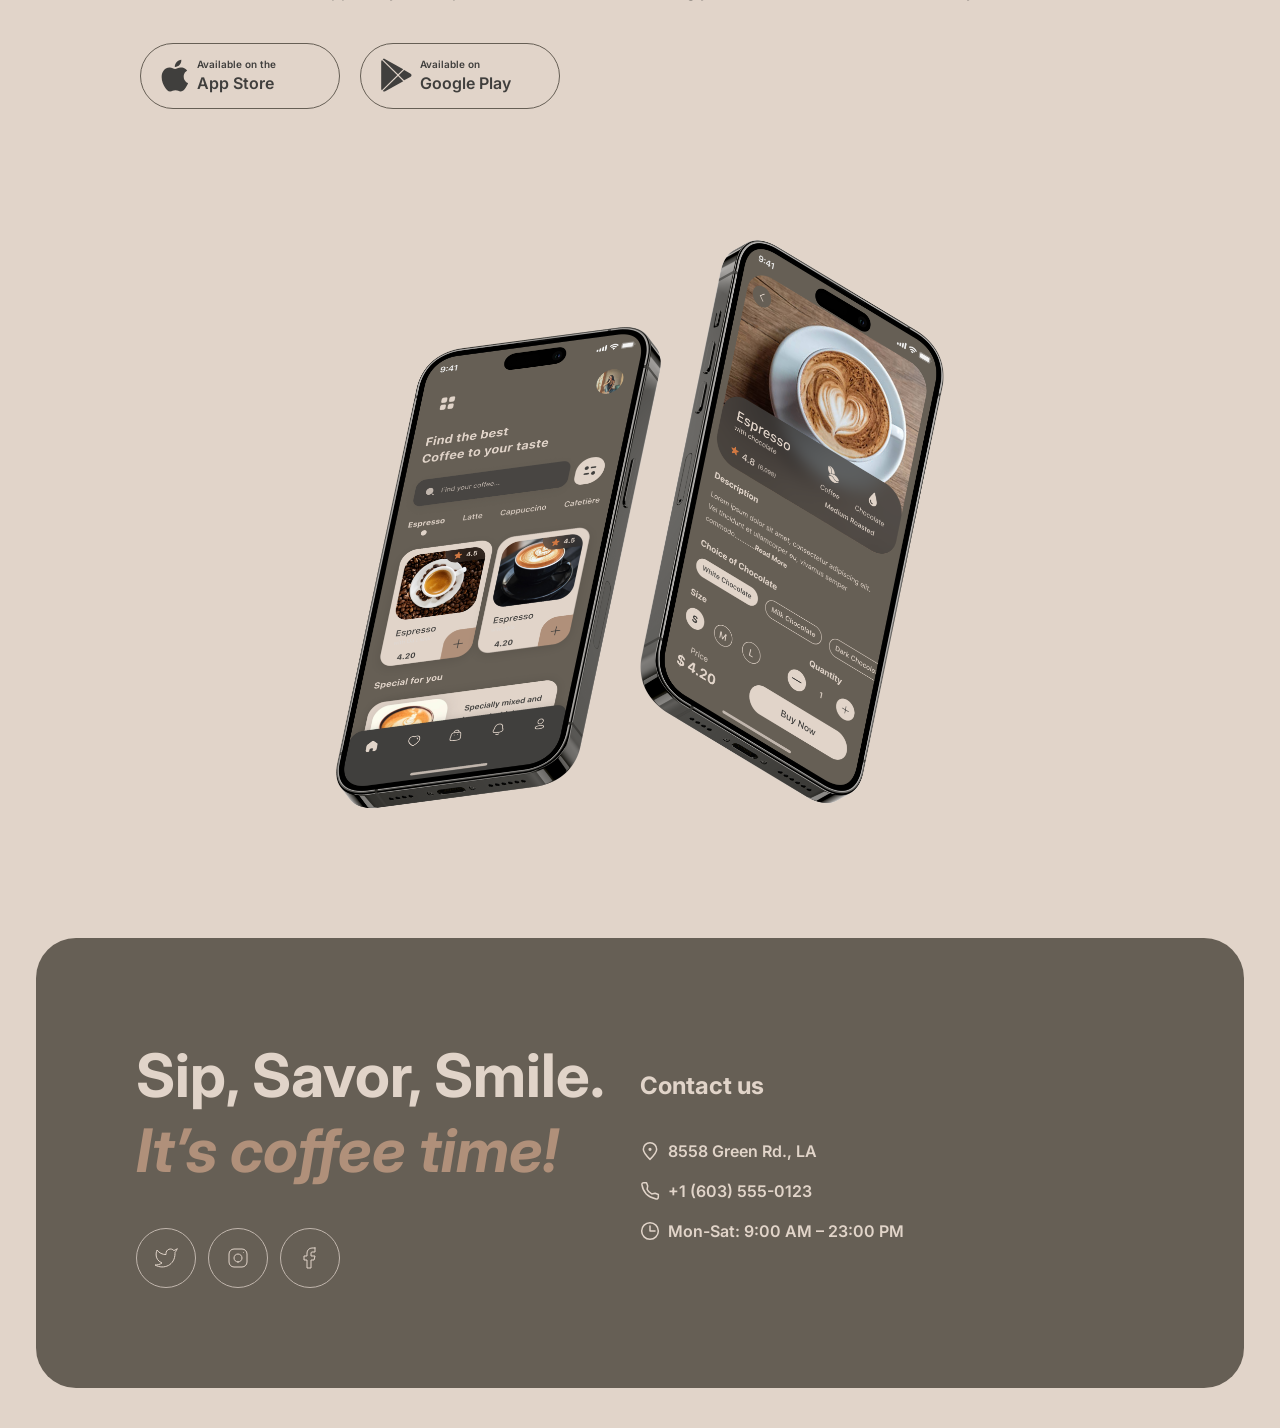
==== commit 02d62d1b: "feat: add burger JS, enjoy video" ====
--- a/coffee-house/index.html
+++ b/coffee-house/index.html
@@ -14,7 +14,6 @@
     <link rel="stylesheet" href="styles/styleMain380.css">
 </head>
 <body>
-    
     <div class="wrapper-1440">
         <header class="header">
             <div class="wrapper">
@@ -79,6 +78,10 @@
                 </section>
 
                 <section class="offer">
+                    <div class="offer__video-container">
+                        <video src="assets/video/video (2160p).mp4" autoplay muted loop></video>
+                    </div>
+
                     <div class="offer-container">
                         <div class="offer-container__blocks">
                             <div class="offer-block__big-text">
@@ -280,5 +283,7 @@
             </div>
         </footer>
     </div>
+
+    <script src="sctipts/main.js"></script>
 </body>
 </html>
--- a/coffee-house/styles/styleMain.css
+++ b/coffee-house/styles/styleMain.css
@@ -91,6 +91,43 @@
 }
 /* ===================== -General- ===================== */
 
+/* ===================== +Activators+ ===================== */
+.active-heading
+{
+    position: fixed;
+    top: 0;
+    left: 0;
+    right: 0;
+
+    padding-left: 5.21%;
+    padding-right: 5.21%;
+
+    z-index: 999;
+}
+
+.activ-burger
+{
+    right: 0 !important;
+}
+
+.activ-burger__line::after
+{
+    top: -1px !important;
+    transform: rotate(-45deg);
+}
+
+.activ-burger__line::before
+{
+    bottom: -1px !important;
+    transform: rotate(45deg);
+}
+
+.active-offer
+{
+    margin-top: 101.2px !important;
+}
+/* ===================== -Activators- ===================== */
+
 /* ===================== +Heading section+ ===================== */
 .heading
 {
@@ -98,11 +135,14 @@
     justify-content: space-between;
     align-items: center;
 
-    margin-top: 18px;
+    /* margin-top: 18px; */
+    padding-top: 18px;
 
     font-size: 16px;
     font-style: normal;
     line-height: 150%; /* 24px */
+
+    background-color: var(--background-body);
 }
 
 .heading-logo__link::after
@@ -135,6 +175,7 @@
 .heading__burger-button-conteiner
 {
     display: none;
+    cursor: pointer;
 }
 
 .heading__burger-button
@@ -167,6 +208,7 @@
 
     border-radius: 2px;
     background-color: var(--text-dark);
+    transition: 0.6s;
 }
 
 .burger-button__line::after
@@ -183,14 +225,52 @@
 /* ===================== +Offer section+ ===================== */
 .offer
 {
+    position: relative;
+    display: flex;
+    justify-content: center;
+    align-items: center;
+
     margin-top: 20px;
-    padding: 100px;
+    /* padding: 100px; */
     height: 644px;
 
+    overflow: hidden;
     border-radius: 40px;
     background-image: url(../assets/bigImg/img-header.png);
     background-size: cover;
     background-repeat: no-repeat;
+}
+
+.offer__video-container
+{
+    position: absolute;
+    top: 0;
+    left: 0;
+
+    width: 100%;
+    height: 100%;
+
+    overflow: hidden;
+    background: url(../assets/bigImg/img-header.png) no-repeat center center;
+    background-size: cover;
+}
+
+.offer__video-container video
+{
+    width: 100%;
+    height: 100%;
+    object-fit: cover;
+}
+
+.offer-container
+{
+    position: absolute;
+    top: 0;
+    left: 0;
+
+    width: 100%;
+    height: 100%;
+    padding: 100px;
 }
 
 .offer-container__blocks
--- a/coffee-house/styles/styleMain768.css
+++ b/coffee-house/styles/styleMain768.css
@@ -42,17 +42,17 @@
     /* ===================== +Heading section+ ===================== */
     .heading__nav-container
     {
-        display: none;
-        position: absolute;
+        position: fixed;
         top: 80px;
         right: -100%;
 
         width: 100%;
-        padding: 60px 40px;
+        padding: 80px 40px 60px;
 
-        border: 1px solid red;
+        /* border: 1px solid red; */
         background-color: #E1D4C9;
 
+        transition: 0.6s;
         z-index: 999;
     }
 
@@ -61,13 +61,34 @@
         flex-direction: column;
         align-items: center;
         gap: 60px;
+
+        font-size: 32px;
+        font-weight: 600;
+        line-height: 125%; /* 40px */
     }
 
     .heading__menu-container
     {
-        margin-top: 100px;
+        margin-top: 40px;
         margin-bottom: 324px;
         margin-left: 0;
+    }
+
+    .menu-block__link
+    {
+        gap: 16px;
+    }
+
+    .block-link__img
+    {
+        width: 40px;
+        height: 40px;
+    }
+
+    .block-link__img img
+    {
+        width: 100%;
+        /* height: 40px; */
     }
 
     .heading__burger-button-conteiner
@@ -76,7 +97,7 @@
     }
 
     /* ===================== +Offer section+ ===================== */
-    .offer
+    .offer-container
     {
         padding: 100px 60px;
     }
--- a/coffee-house/styles/styleMain380.css
+++ b/coffee-house/styles/styleMain380.css
@@ -1,5 +1,13 @@
 @media (max-width: 700px)
 {
+    /* ===================== +Activators+ ===================== */
+    .active-heading
+    {
+        padding-left: 4.21%;
+        padding-right: 4.21%;
+    }
+    /* - - - - - - - - - - - - - - - - - - - - - - - - - - - - - -*/
+
     .wrapper
     {
         width: 91.57%;
@@ -8,7 +16,11 @@
     /* ===================== +Offer section+ ===================== */
     .offer
     {
-        height: auto;
+        height: 552px;
+    }
+
+    .offer-container
+    {
         padding: 60px 16px;
     }
 
@@ -90,4 +102,12 @@
     {
         font-size: 32px;
     }
+}
+
+@media (max-width: 381px)
+{
+    .heading__nav-container
+    {
+        padding: 80px 16px 60px;
+    }
 }
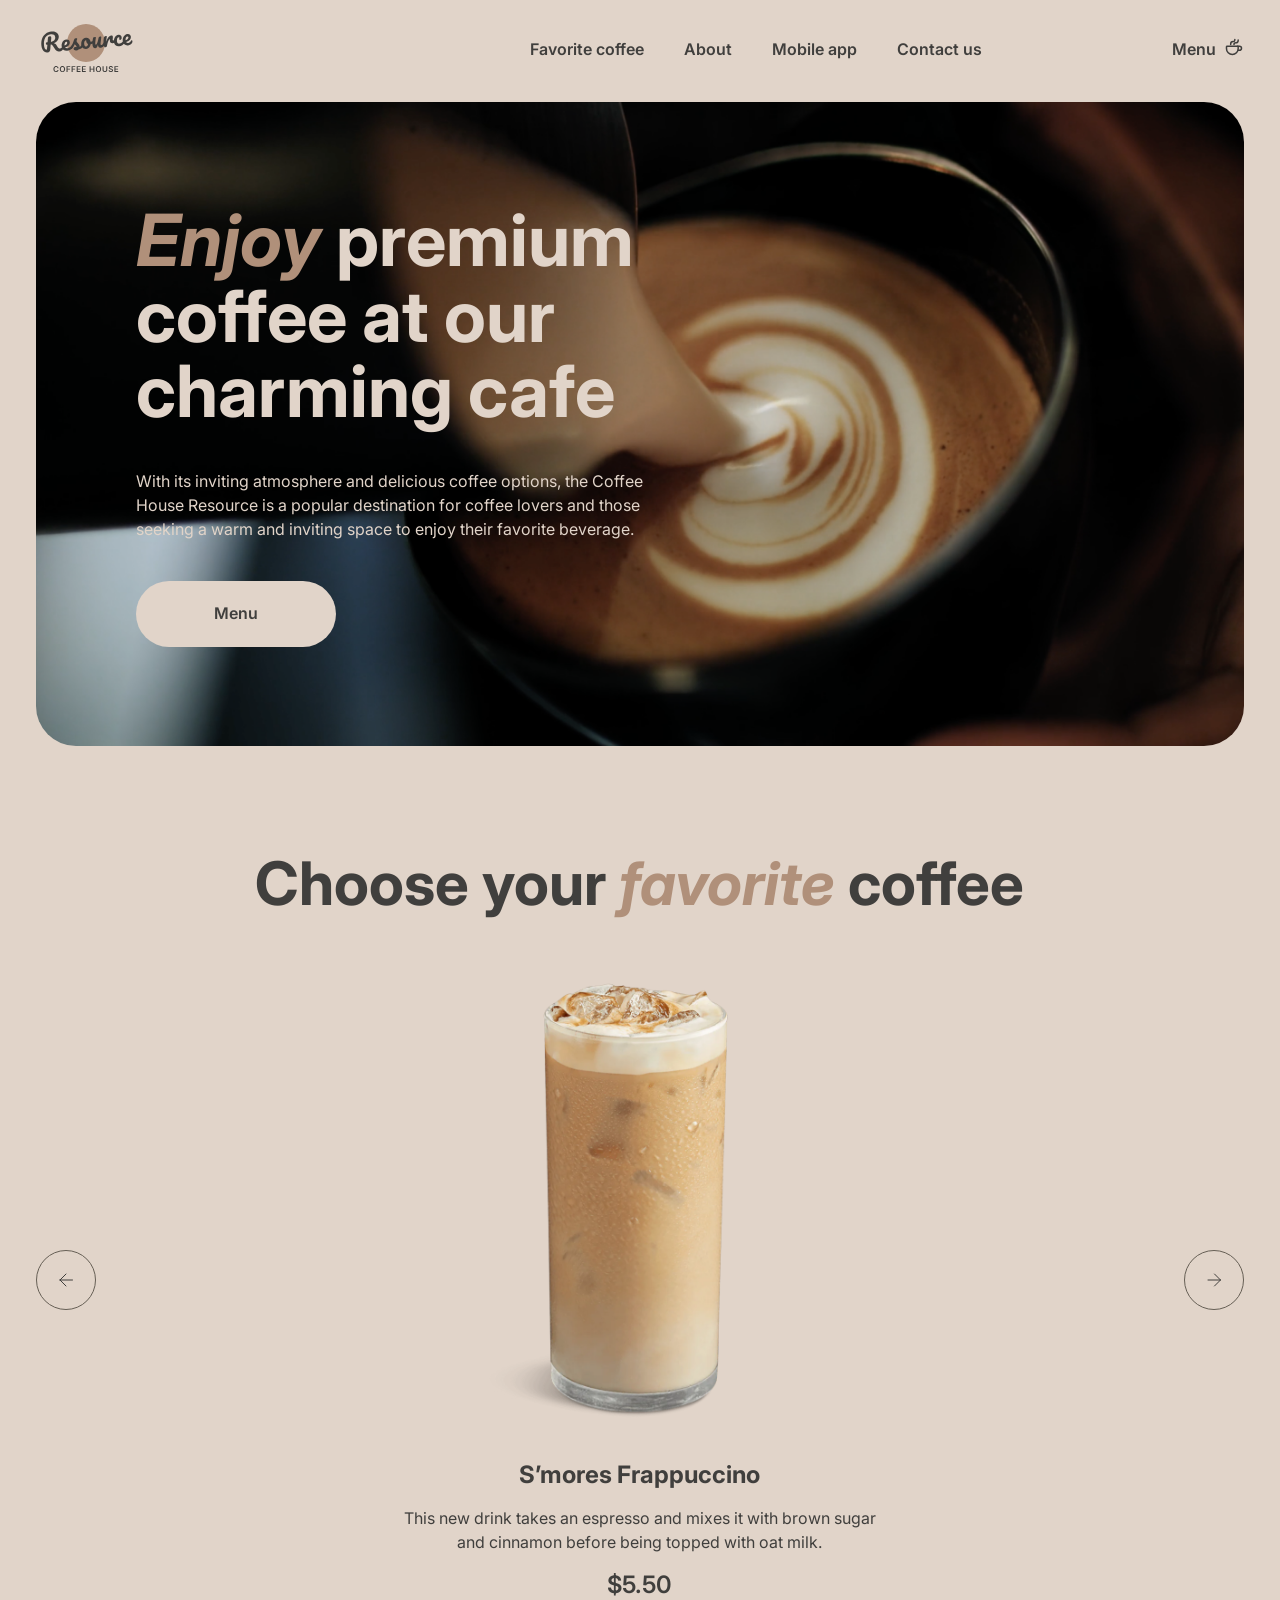
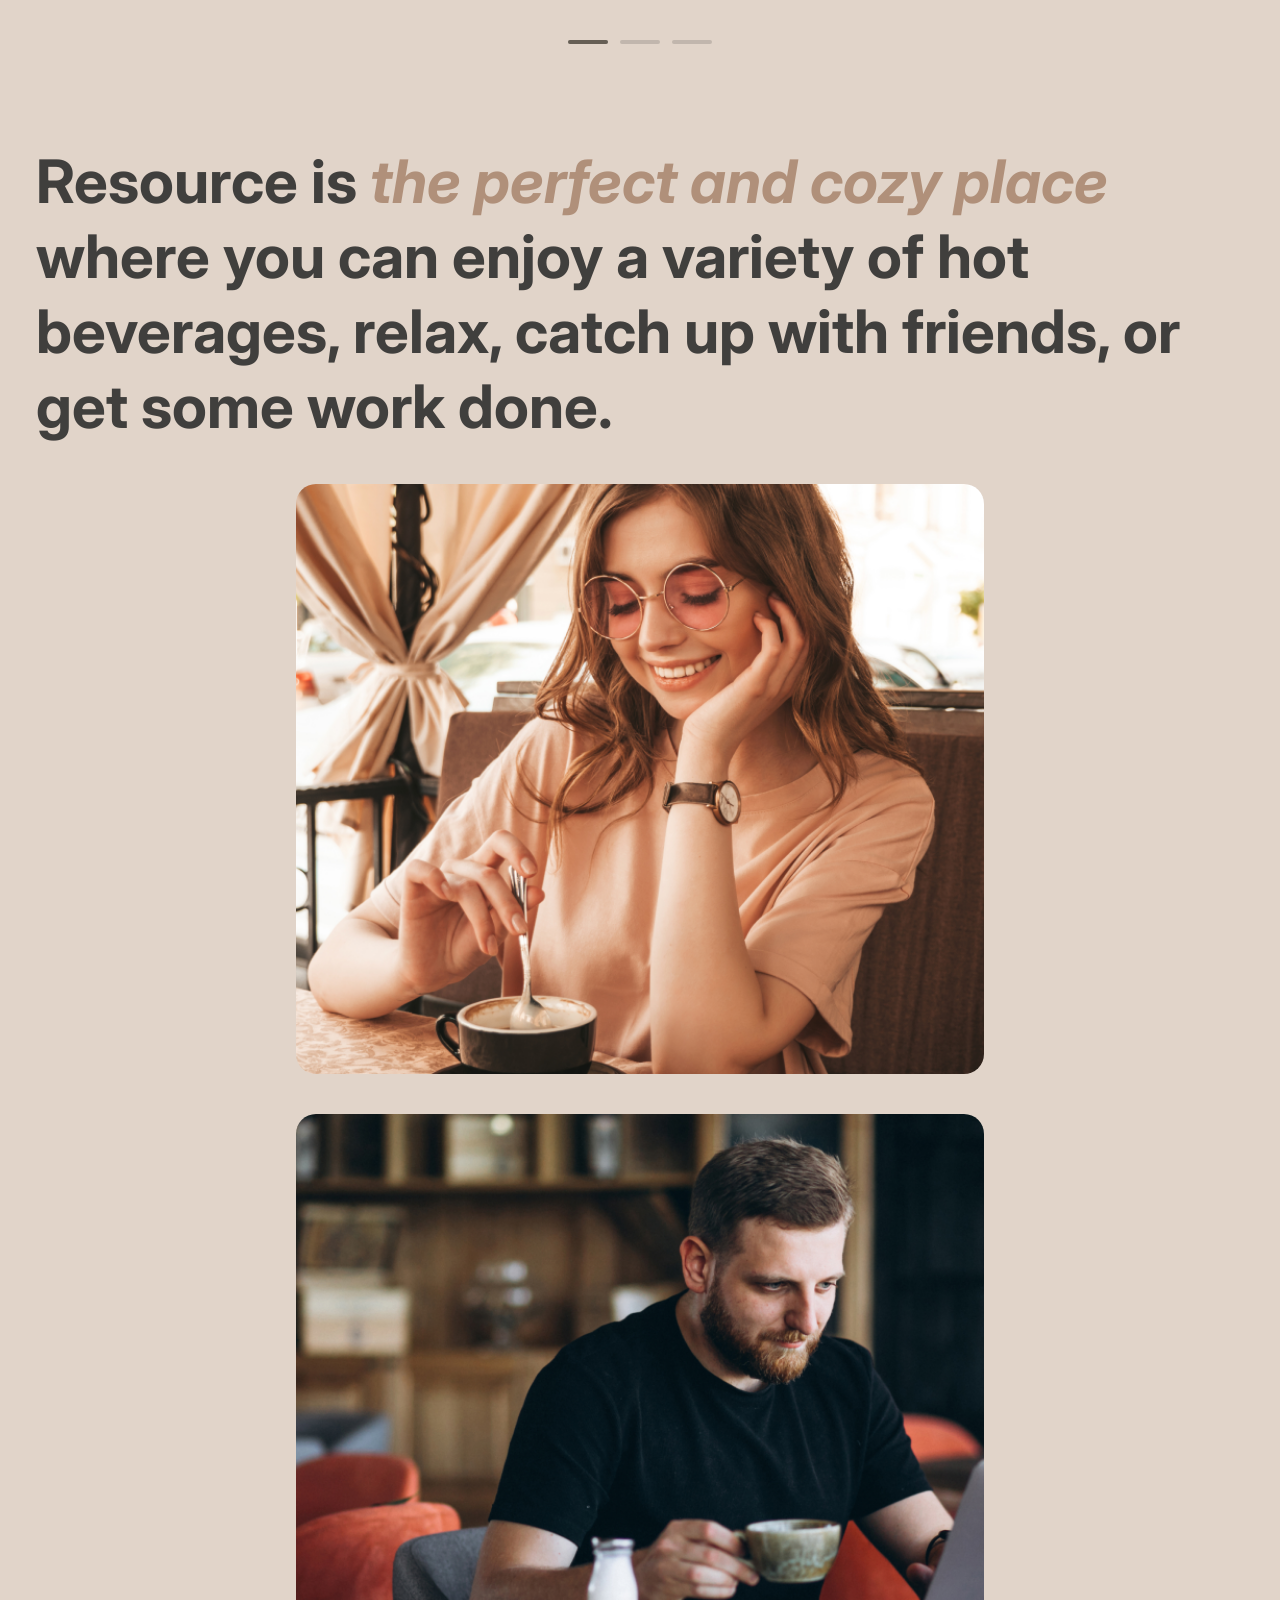
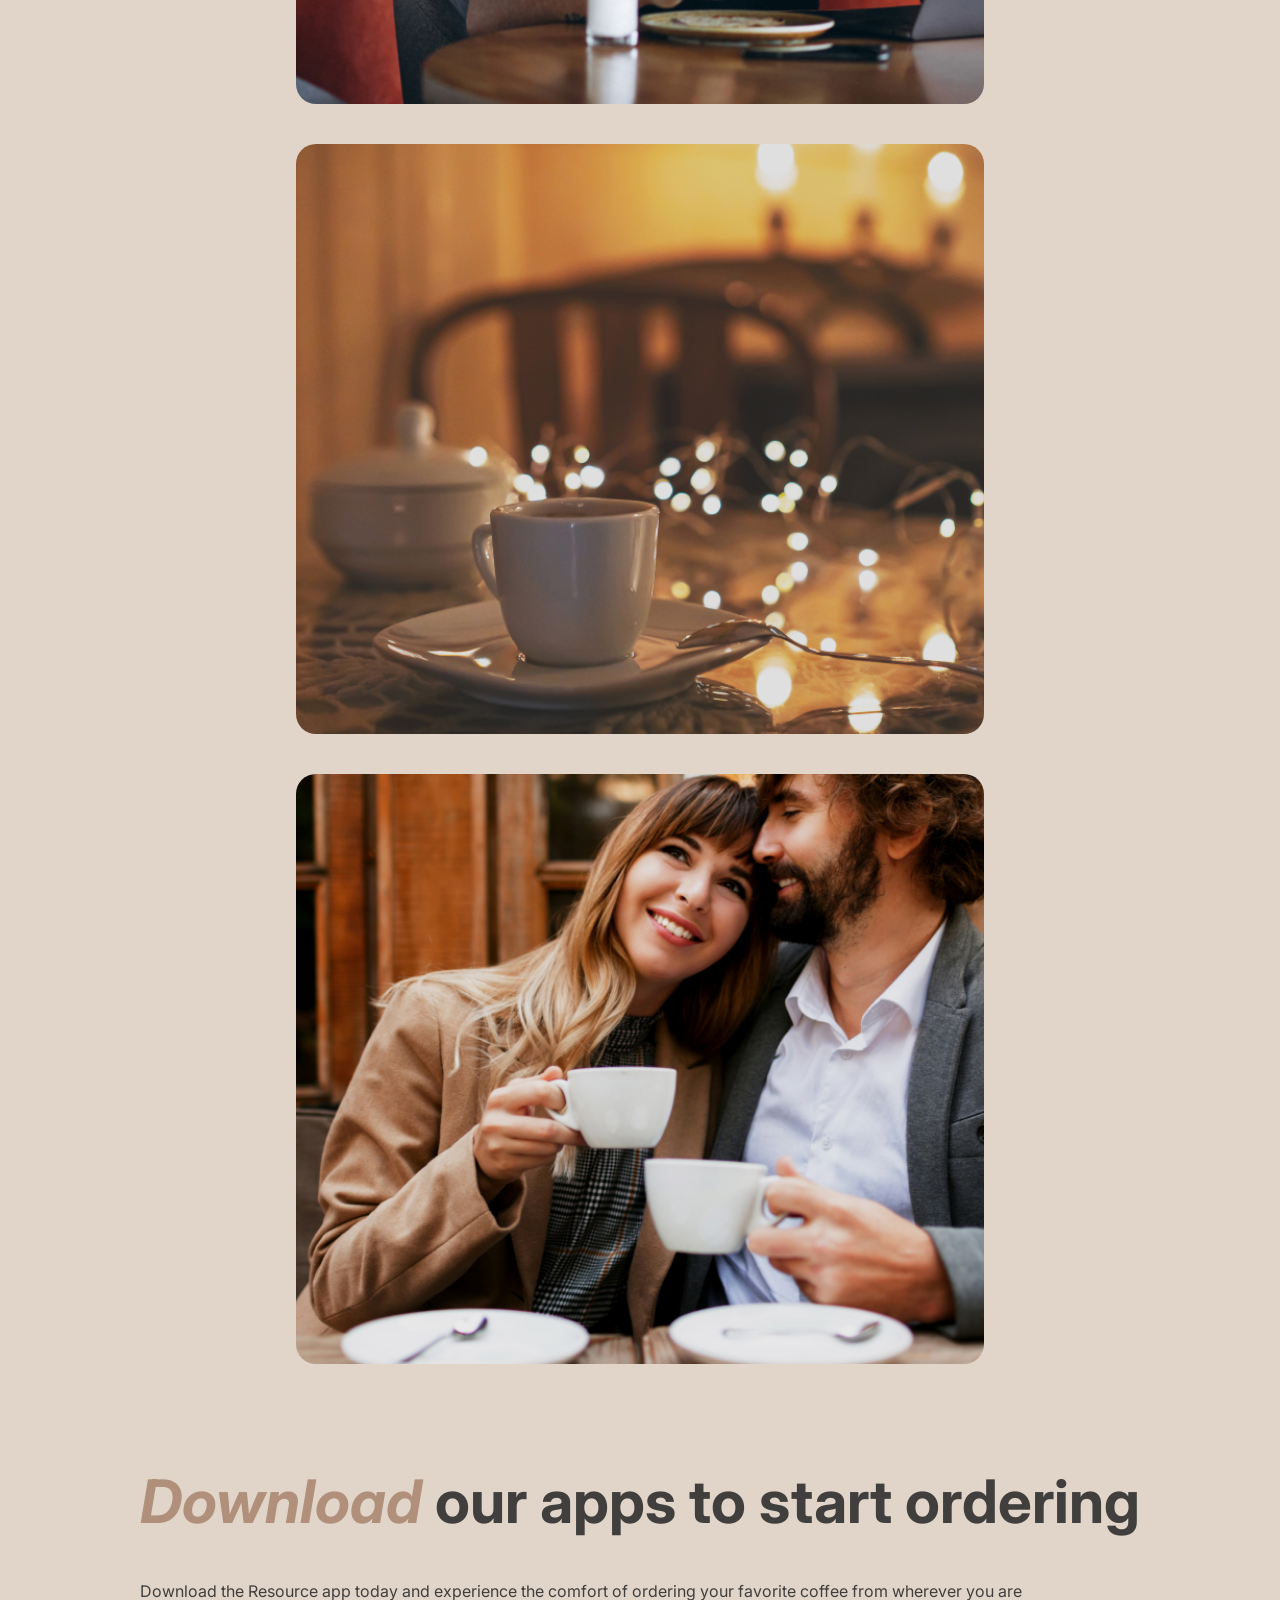
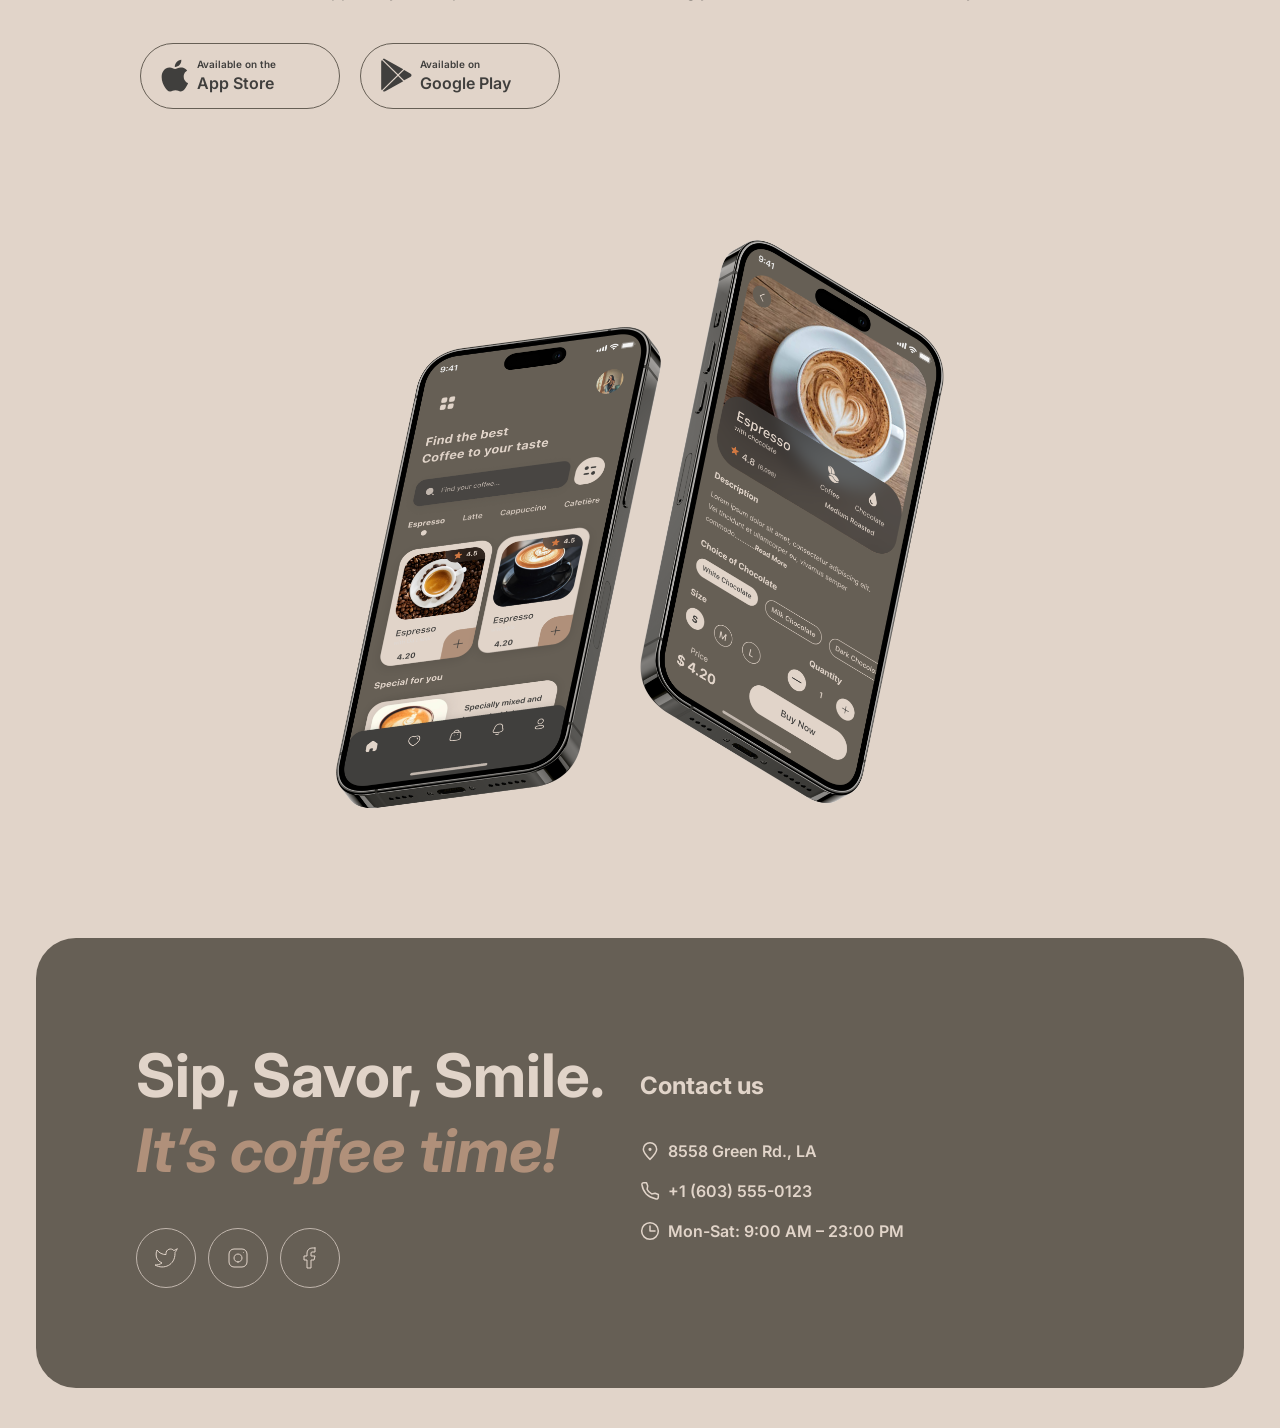
==== commit a05b50c0: "Merge pull request #5 from rolling-scopes-school/coffee-house Coffee house week 2" ====
--- a/coffee-house/index.html
+++ b/coffee-house/index.html
@@ -78,10 +78,6 @@
                 </section>
 
                 <section class="offer">
-                    <div class="offer__video-container">
-                        <video src="assets/video/video (2160p).mp4" autoplay muted loop></video>
-                    </div>
-
                     <div class="offer-container">
                         <div class="offer-container__blocks">
                             <div class="offer-block__big-text">
@@ -283,7 +279,5 @@
             </div>
         </footer>
     </div>
-
-    <script src="sctipts/main.js"></script>
 </body>
 </html>
--- a/coffee-house/styles/styleMain.css
+++ b/coffee-house/styles/styleMain.css
@@ -91,43 +91,6 @@
 }
 /* ===================== -General- ===================== */
 
-/* ===================== +Activators+ ===================== */
-.active-heading
-{
-    position: fixed;
-    top: 0;
-    left: 0;
-    right: 0;
-
-    padding-left: 5.21%;
-    padding-right: 5.21%;
-
-    z-index: 999;
-}
-
-.activ-burger
-{
-    right: 0 !important;
-}
-
-.activ-burger__line::after
-{
-    top: -1px !important;
-    transform: rotate(-45deg);
-}
-
-.activ-burger__line::before
-{
-    bottom: -1px !important;
-    transform: rotate(45deg);
-}
-
-.active-offer
-{
-    margin-top: 101.2px !important;
-}
-/* ===================== -Activators- ===================== */
-
 /* ===================== +Heading section+ ===================== */
 .heading
 {
@@ -135,14 +98,11 @@
     justify-content: space-between;
     align-items: center;
 
-    /* margin-top: 18px; */
-    padding-top: 18px;
+    margin-top: 18px;
 
     font-size: 16px;
     font-style: normal;
     line-height: 150%; /* 24px */
-
-    background-color: var(--background-body);
 }
 
 .heading-logo__link::after
@@ -175,7 +135,6 @@
 .heading__burger-button-conteiner
 {
     display: none;
-    cursor: pointer;
 }
 
 .heading__burger-button
@@ -208,7 +167,6 @@
 
     border-radius: 2px;
     background-color: var(--text-dark);
-    transition: 0.6s;
 }
 
 .burger-button__line::after
@@ -225,52 +183,14 @@
 /* ===================== +Offer section+ ===================== */
 .offer
 {
-    position: relative;
-    display: flex;
-    justify-content: center;
-    align-items: center;
-
     margin-top: 20px;
-    /* padding: 100px; */
+    padding: 100px;
     height: 644px;
 
-    overflow: hidden;
     border-radius: 40px;
     background-image: url(../assets/bigImg/img-header.png);
     background-size: cover;
     background-repeat: no-repeat;
-}
-
-.offer__video-container
-{
-    position: absolute;
-    top: 0;
-    left: 0;
-
-    width: 100%;
-    height: 100%;
-
-    overflow: hidden;
-    background: url(../assets/bigImg/img-header.png) no-repeat center center;
-    background-size: cover;
-}
-
-.offer__video-container video
-{
-    width: 100%;
-    height: 100%;
-    object-fit: cover;
-}
-
-.offer-container
-{
-    position: absolute;
-    top: 0;
-    left: 0;
-
-    width: 100%;
-    height: 100%;
-    padding: 100px;
 }
 
 .offer-container__blocks
--- a/coffee-house/styles/styleMain768.css
+++ b/coffee-house/styles/styleMain768.css
@@ -42,17 +42,17 @@
     /* ===================== +Heading section+ ===================== */
     .heading__nav-container
     {
-        position: fixed;
+        display: none;
+        position: absolute;
         top: 80px;
         right: -100%;
 
         width: 100%;
-        padding: 80px 40px 60px;
+        padding: 60px 40px;
 
-        /* border: 1px solid red; */
+        border: 1px solid red;
         background-color: #E1D4C9;
 
-        transition: 0.6s;
         z-index: 999;
     }
 
@@ -61,34 +61,13 @@
         flex-direction: column;
         align-items: center;
         gap: 60px;
-
-        font-size: 32px;
-        font-weight: 600;
-        line-height: 125%; /* 40px */
     }
 
     .heading__menu-container
     {
-        margin-top: 40px;
+        margin-top: 100px;
         margin-bottom: 324px;
         margin-left: 0;
-    }
-
-    .menu-block__link
-    {
-        gap: 16px;
-    }
-
-    .block-link__img
-    {
-        width: 40px;
-        height: 40px;
-    }
-
-    .block-link__img img
-    {
-        width: 100%;
-        /* height: 40px; */
     }
 
     .heading__burger-button-conteiner
@@ -97,7 +76,7 @@
     }
 
     /* ===================== +Offer section+ ===================== */
-    .offer-container
+    .offer
     {
         padding: 100px 60px;
     }
--- a/coffee-house/styles/styleMain380.css
+++ b/coffee-house/styles/styleMain380.css
@@ -1,13 +1,5 @@
 @media (max-width: 700px)
 {
-    /* ===================== +Activators+ ===================== */
-    .active-heading
-    {
-        padding-left: 4.21%;
-        padding-right: 4.21%;
-    }
-    /* - - - - - - - - - - - - - - - - - - - - - - - - - - - - - -*/
-
     .wrapper
     {
         width: 91.57%;
@@ -16,11 +8,7 @@
     /* ===================== +Offer section+ ===================== */
     .offer
     {
-        height: 552px;
-    }
-
-    .offer-container
-    {
+        height: auto;
         padding: 60px 16px;
     }
 
@@ -102,12 +90,4 @@
     {
         font-size: 32px;
     }
-}
-
-@media (max-width: 381px)
-{
-    .heading__nav-container
-    {
-        padding: 80px 16px 60px;
-    }
 }
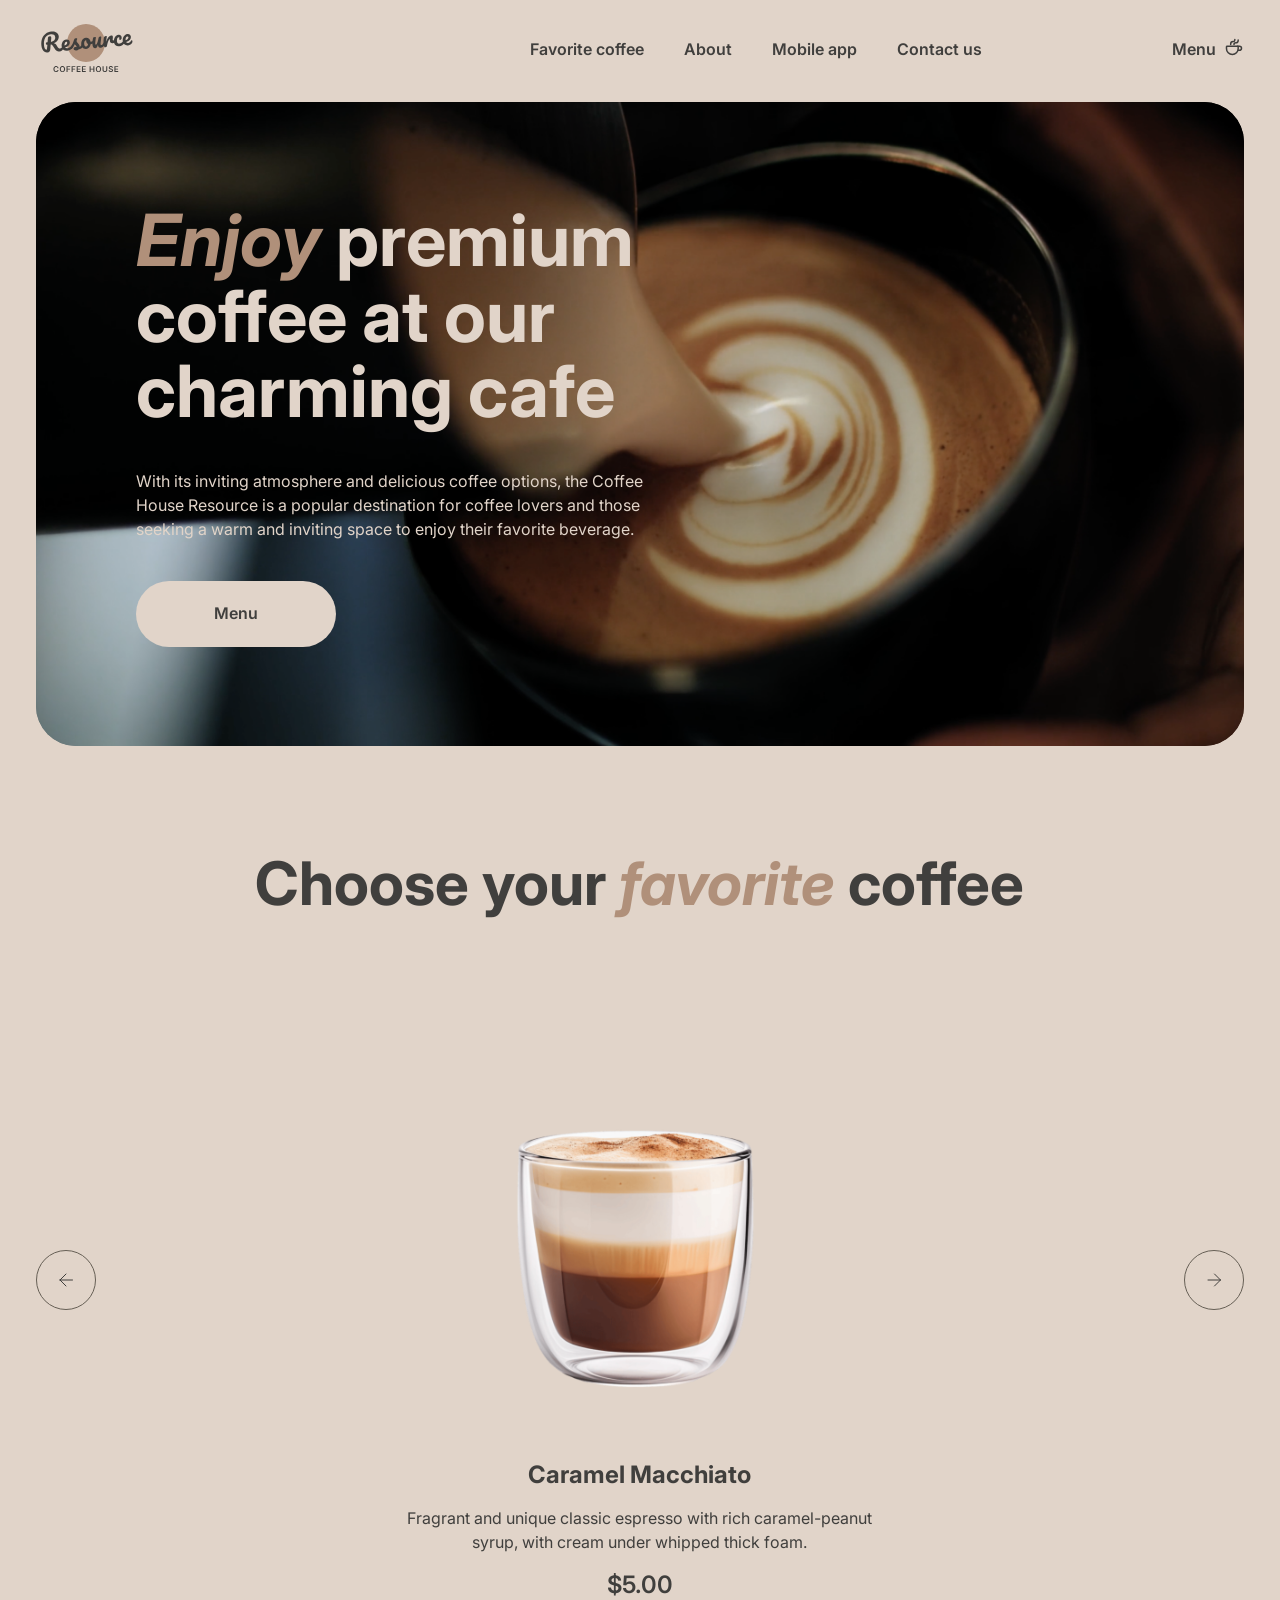
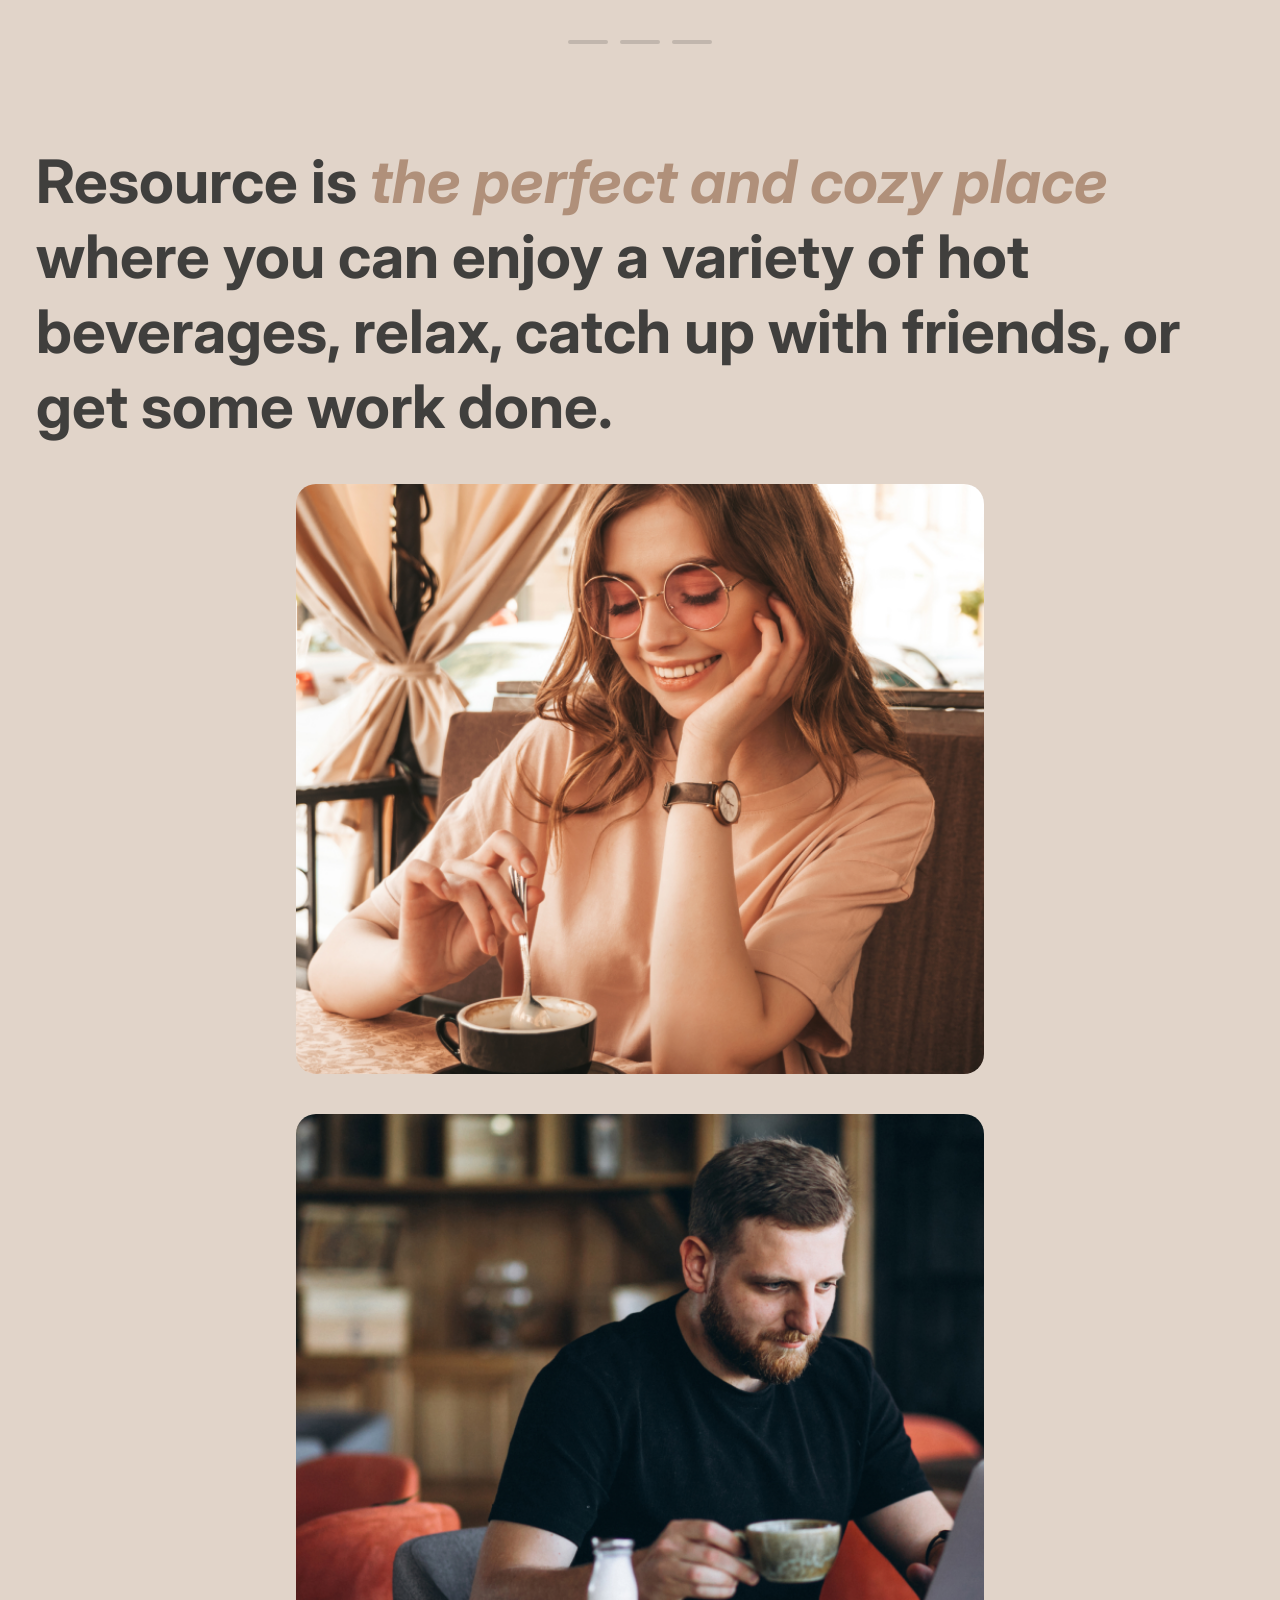
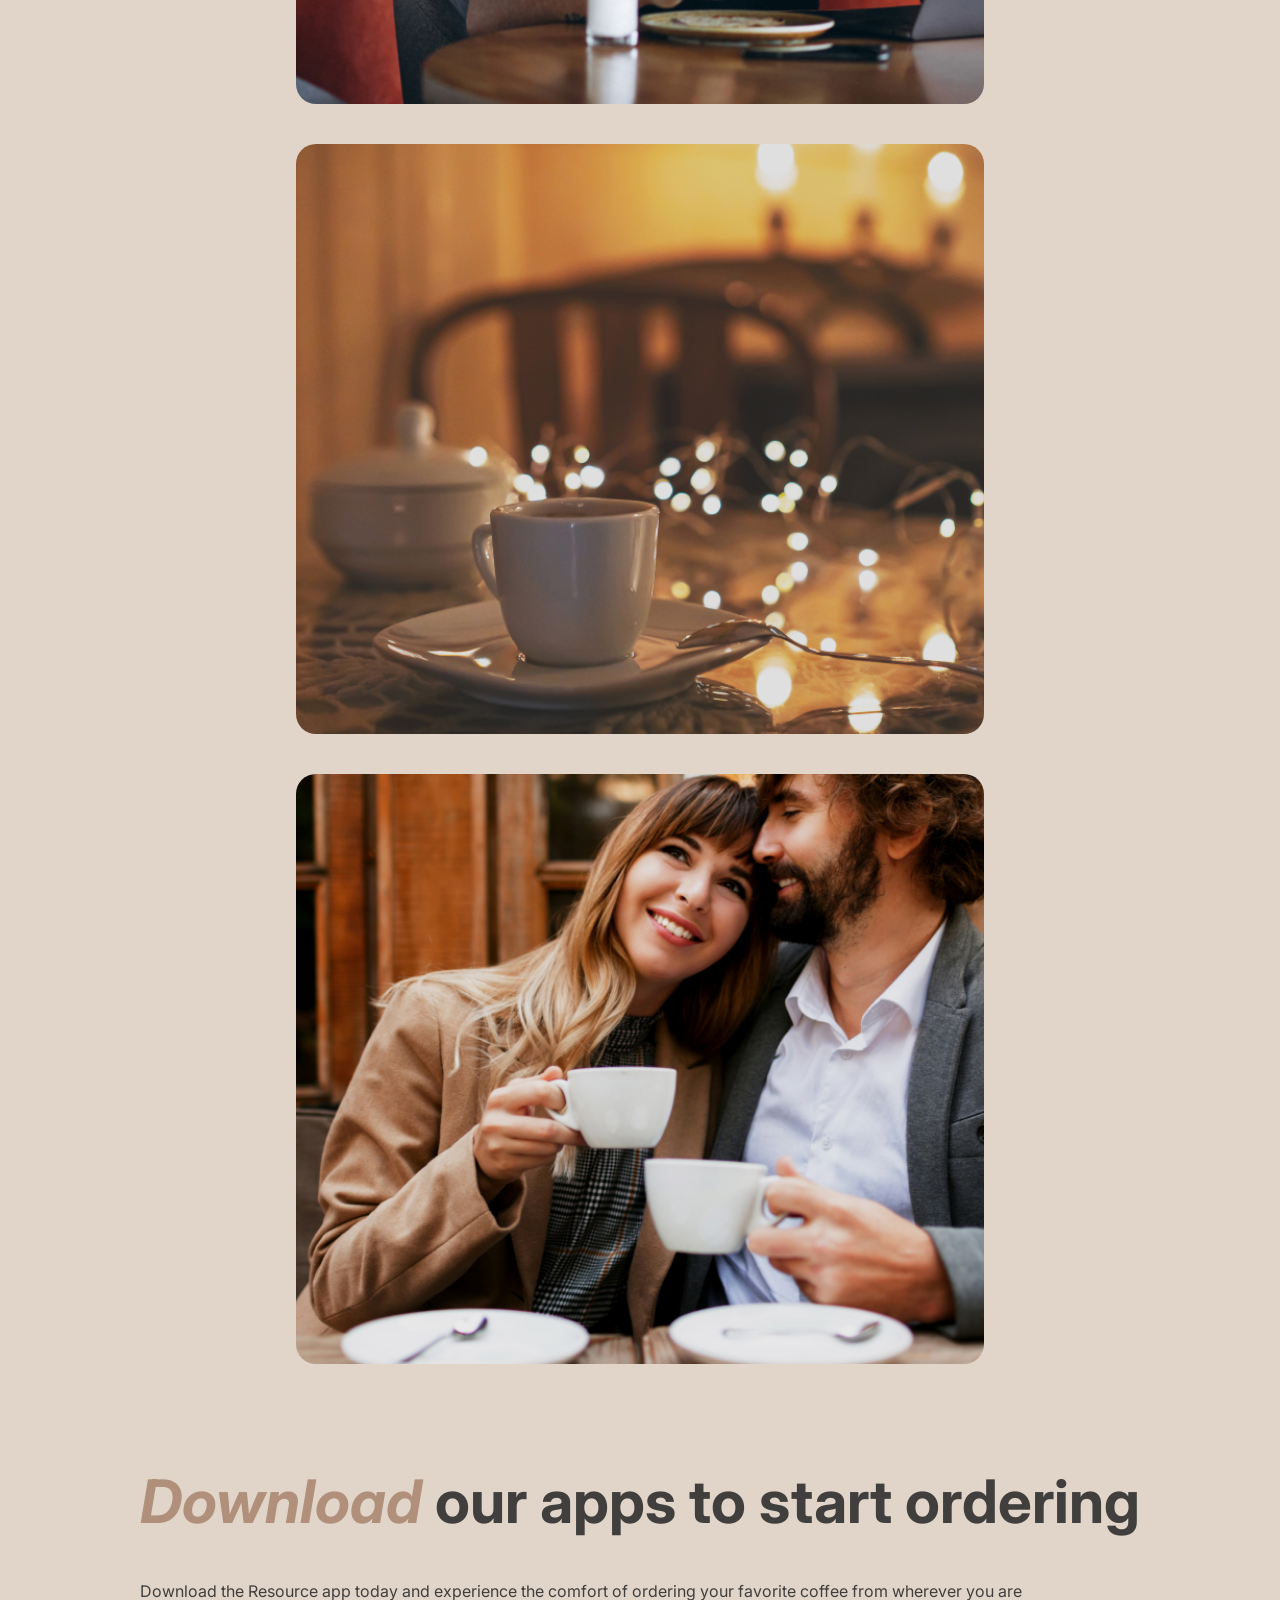
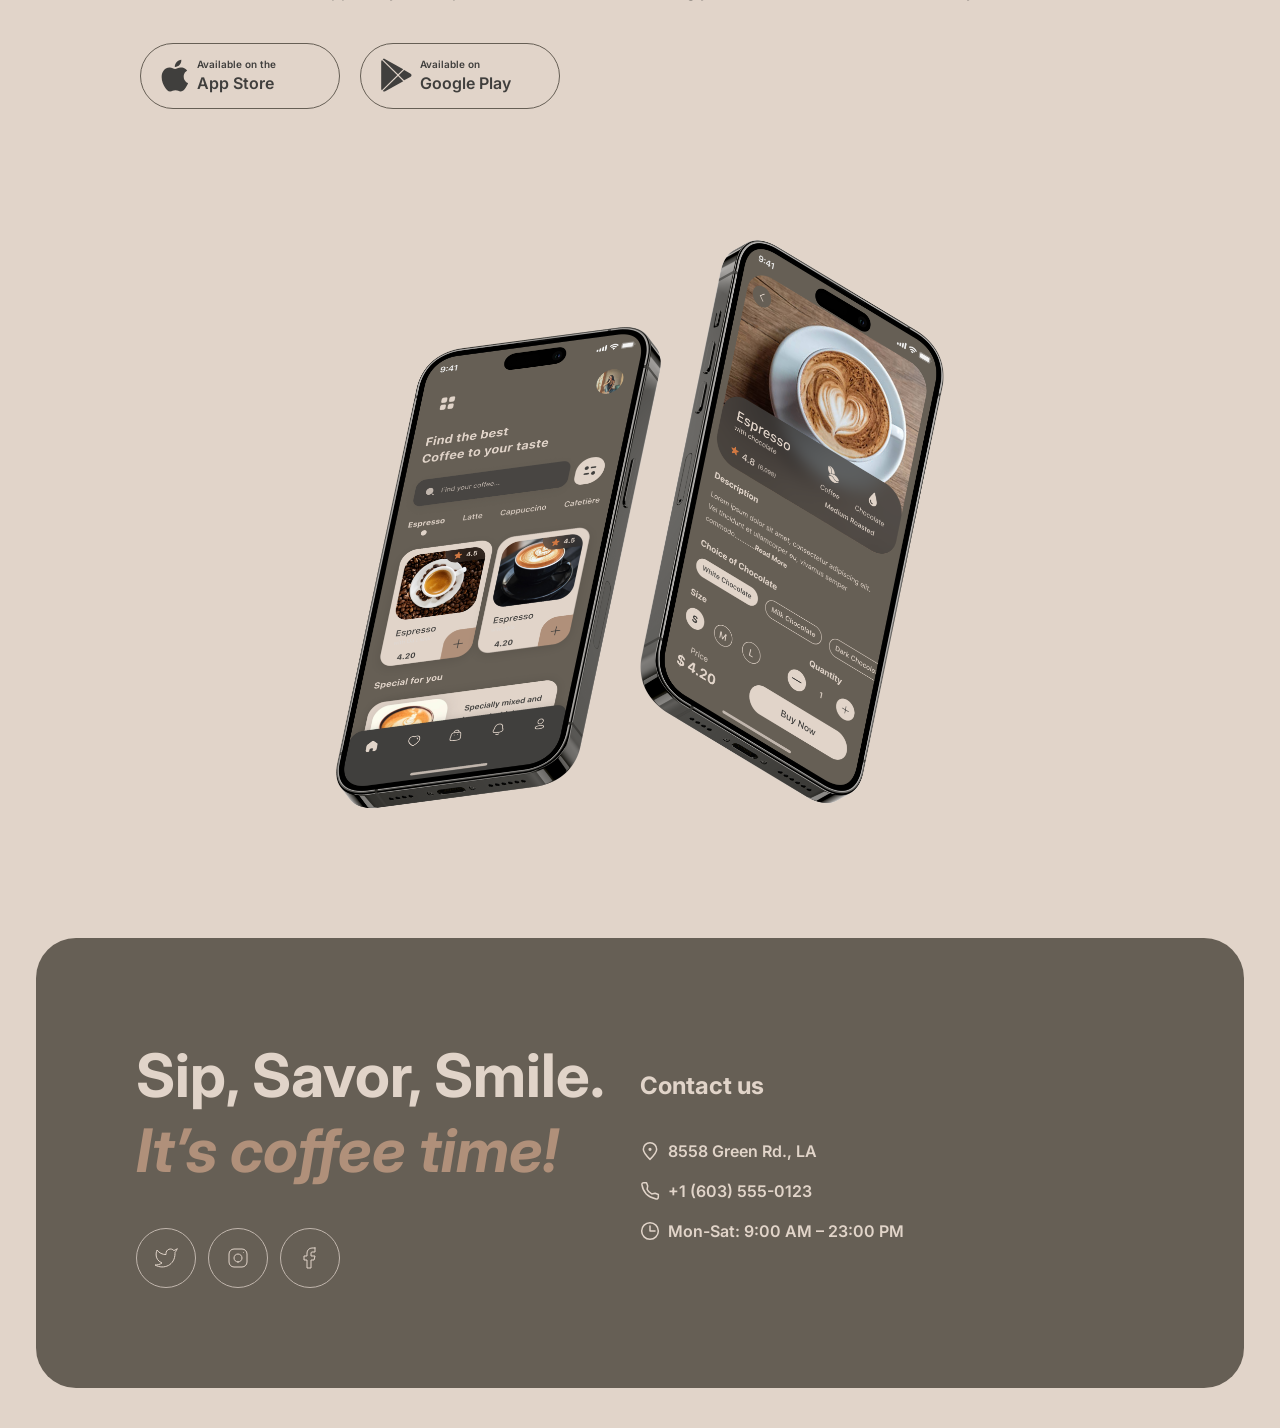
==== commit 9a896c2e: "Merge pull request #6 from rolling-scopes-school/coffee-house-week3 Coffee house week3" ====
--- a/coffee-house/index.html
+++ b/coffee-house/index.html
@@ -78,6 +78,10 @@
                 </section>
 
                 <section class="offer">
+                    <div class="offer__video-container">
+                        <video src="assets/video/video (2160p).mp4" autoplay muted loop></video>
+                    </div>
+
                     <div class="offer-container">
                         <div class="offer-container__blocks">
                             <div class="offer-block__big-text">
@@ -136,9 +140,33 @@
                                         </div>
                                     </div>
 
-                                    <!-- <div></div> -->
-
-                                    <!-- <div></div> -->
+                                    <div class="carousel-blocks__item">
+                                        <div class="block-item__picture">
+                                            <img src="assets/midImg/coffee-slider-2.svg" alt="coffee-2" class="item-picture">
+                                        </div>
+
+                                        <div class="block-item__description">
+                                            <h4 class="item-description__header">Caramel Macchiato</h4>
+                                            <p class="item-description__text">
+                                                Fragrant and unique classic espresso with rich caramel-peanut syrup, with cream under whipped thick foam.
+                                            </p>
+                                            <p class="item-description__price">$5.00</p>
+                                        </div>
+                                    </div>
+
+                                    <div class="carousel-blocks__item">
+                                        <div class="block-item__picture">
+                                            <img src="assets/midImg/coffee-slider-3.svg" alt="coffee-3" class="item-picture">
+                                        </div>
+
+                                        <div class="block-item__description">
+                                            <h4 class="item-description__header">Ice coffee</h4>
+                                            <p class="item-description__text">
+                                                A popular summer drink that tones and invigorates. Prepared from coffee, milk and ice.
+                                            </p>
+                                            <p class="item-description__price">$4.50</p>
+                                        </div>
+                                    </div>
                                 </div>
                             </div>    
 
@@ -279,5 +307,7 @@
             </div>
         </footer>
     </div>
+
+    <script src="sctipts/main.js"></script>
 </body>
 </html>
--- a/coffee-house/styles/styleMain.css
+++ b/coffee-house/styles/styleMain.css
@@ -91,6 +91,53 @@
 }
 /* ===================== -General- ===================== */
 
+/* ===================== +Activators+ ===================== */
+.active-heading
+{
+    position: fixed;
+    top: 0;
+    left: 0;
+    right: 0;
+
+    padding-left: 5.21%;
+    padding-right: 5.21%;
+
+    z-index: 999;
+}
+
+.activ-burger
+{
+    right: 0 !important;
+}
+
+.activ-burger__line::after
+{
+    top: -1px !important;
+    transform: rotate(-45deg);
+}
+
+.activ-burger__line::before
+{
+    bottom: -1px !important;
+    transform: rotate(45deg);
+}
+
+.active-offer
+{
+    margin-top: 101.2px !important;
+}
+
+.activ-pagination
+{
+    animation: timerLine 5s linear;
+}
+
+.pause-pagination
+{
+    animation-play-state: paused;
+}
+/* ===================== -Activators- ===================== */
+
 /* ===================== +Heading section+ ===================== */
 .heading
 {
@@ -98,11 +145,14 @@
     justify-content: space-between;
     align-items: center;
 
-    margin-top: 18px;
+    /* margin-top: 18px; */
+    padding-top: 18px;
 
     font-size: 16px;
     font-style: normal;
     line-height: 150%; /* 24px */
+
+    background-color: var(--background-body);
 }
 
 .heading-logo__link::after
@@ -135,6 +185,7 @@
 .heading__burger-button-conteiner
 {
     display: none;
+    cursor: pointer;
 }
 
 .heading__burger-button
@@ -167,6 +218,7 @@
 
     border-radius: 2px;
     background-color: var(--text-dark);
+    transition: 0.6s;
 }
 
 .burger-button__line::after
@@ -183,14 +235,52 @@
 /* ===================== +Offer section+ ===================== */
 .offer
 {
+    position: relative;
+    display: flex;
+    justify-content: center;
+    align-items: center;
+
     margin-top: 20px;
-    padding: 100px;
+    /* padding: 100px; */
     height: 644px;
 
+    overflow: hidden;
     border-radius: 40px;
     background-image: url(../assets/bigImg/img-header.png);
     background-size: cover;
     background-repeat: no-repeat;
+}
+
+.offer__video-container
+{
+    position: absolute;
+    top: 0;
+    left: 0;
+
+    width: 100%;
+    height: 100%;
+
+    overflow: hidden;
+    background: url(../assets/bigImg/img-header.png) no-repeat center center;
+    background-size: cover;
+}
+
+.offer__video-container video
+{
+    width: 100%;
+    height: 100%;
+    object-fit: cover;
+}
+
+.offer-container
+{
+    position: absolute;
+    top: 0;
+    left: 0;
+
+    width: 100%;
+    height: 100%;
+    padding: 100px;
 }
 
 .offer-container__blocks
@@ -329,6 +419,43 @@
     gap: 40px;
 }
 
+.carousel-container:hover .activ-pagination
+{
+    animation-play-state: paused;
+}
+
+.carousel-wrapper
+{
+    width: 480px;
+    overflow: hidden;
+}
+
+/* .carousel-wrapper:hover
+{
+    background-color: red;
+    animation-play-state: paused;
+} */
+
+.carousel-blocks
+{
+    position: relative;
+    left: 0;
+
+    display: flex;
+    gap: 100px;
+
+    /* Чтобы во время перетаскивания 
+    слайда ничего не выделить 
+    внутри него */
+    user-select: none;
+    /* Чтобы запретить скролл 
+    страницы, если мы начали 
+    двигать слайдер по оси X */
+    touch-action: pan-y;
+    
+    transition: 0.6s;
+}
+
 .carousel-blocks__item
 {
     width: 480px;
@@ -336,7 +463,10 @@
 
 .item-picture
 {
-    width: 100%;
+    width: 480px;
+    /* чтобы изображения 
+    не перетаскивались мышью */
+    pointer-events: none; 
 }
 
 .block-item__description
@@ -383,11 +513,6 @@
 
     border-radius: 100px;
     background-color: var(--border-dark);
-}
-
-.pagination-block__item:first-child .pagination-block__inner-item
-{
-    width: 100%;
 }
 /* ===================== -Favorite section- ===================== */
 
@@ -687,7 +812,7 @@
                                 /*  */
                                 /*  */
                                 /*  */
-/* ===================== @media hover:none ===================== */
+/* ===================== +@media hover:none+ ===================== */
 @media (hover: none)
 {
     a:hover::after
@@ -715,6 +840,11 @@
     .arrow-right-block:hover svg path
     {
         stroke: #403F3D;
+    }
+
+    .carousel-container:hover .activ-pagination
+    {
+        animation-play-state: running;
     }
 
     .image-block:nth-of-type(1):hover,
@@ -747,4 +877,22 @@
     {
         background-color: var(--background-container);
     }
-}+}
+/* ===================== -@media hover:none- ===================== */
+                                /*  */
+                                /*  */
+                                /*  */
+                                /*  */
+/* ========================= +@Animation+ ========================= */
+@keyframes timerLine
+{
+    from
+    {
+        width: 0%;
+    }
+    to
+    {
+        width: 100%;
+    }
+}
+/* ========================= -@Animation- ========================= */
--- a/coffee-house/styles/styleMain768.css
+++ b/coffee-house/styles/styleMain768.css
@@ -42,17 +42,17 @@
     /* ===================== +Heading section+ ===================== */
     .heading__nav-container
     {
-        display: none;
-        position: absolute;
+        position: fixed;
         top: 80px;
         right: -100%;
 
         width: 100%;
-        padding: 60px 40px;
+        padding: 80px 40px 60px;
 
-        border: 1px solid red;
+        /* border: 1px solid red; */
         background-color: #E1D4C9;
 
+        transition: 0.6s;
         z-index: 999;
     }
 
@@ -61,13 +61,34 @@
         flex-direction: column;
         align-items: center;
         gap: 60px;
+
+        font-size: 32px;
+        font-weight: 600;
+        line-height: 125%; /* 40px */
     }
 
     .heading__menu-container
     {
-        margin-top: 100px;
+        margin-top: 40px;
         margin-bottom: 324px;
         margin-left: 0;
+    }
+
+    .menu-block__link
+    {
+        gap: 16px;
+    }
+
+    .block-link__img
+    {
+        width: 40px;
+        height: 40px;
+    }
+
+    .block-link__img img
+    {
+        width: 100%;
+        /* height: 40px; */
     }
 
     .heading__burger-button-conteiner
@@ -76,7 +97,7 @@
     }
 
     /* ===================== +Offer section+ ===================== */
-    .offer
+    .offer-container
     {
         padding: 100px 60px;
     }
--- a/coffee-house/styles/styleMain380.css
+++ b/coffee-house/styles/styleMain380.css
@@ -1,5 +1,13 @@
 @media (max-width: 700px)
 {
+    /* ===================== +Activators+ ===================== */
+    .active-heading
+    {
+        padding-left: 4.21%;
+        padding-right: 4.21%;
+    }
+    /* - - - - - - - - - - - - - - - - - - - - - - - - - - - - - -*/
+
     .wrapper
     {
         width: 91.57%;
@@ -8,7 +16,11 @@
     /* ===================== +Offer section+ ===================== */
     .offer
     {
-        height: auto;
+        height: 552px;
+    }
+
+    .offer-container
+    {
         padding: 60px 16px;
     }
 
@@ -27,6 +39,11 @@
     .favorite-heading
     {
         font-size: 32px;
+    }
+
+    .favorite__carousel-container
+    {
+        justify-content: center;
     }
 
     .carousel-arrow-left,
@@ -90,4 +107,25 @@
     {
         font-size: 32px;
     }
+}
+
+@media (max-width: 510px)
+{
+    .carousel-wrapper
+    {
+        width: 348px;
+    }
+
+    .block-item__picture img
+    {
+        width: 348px;
+    }
+}
+
+@media (max-width: 381px)
+{
+    .heading__nav-container
+    {
+        padding: 80px 16px 60px;
+    }
 }
